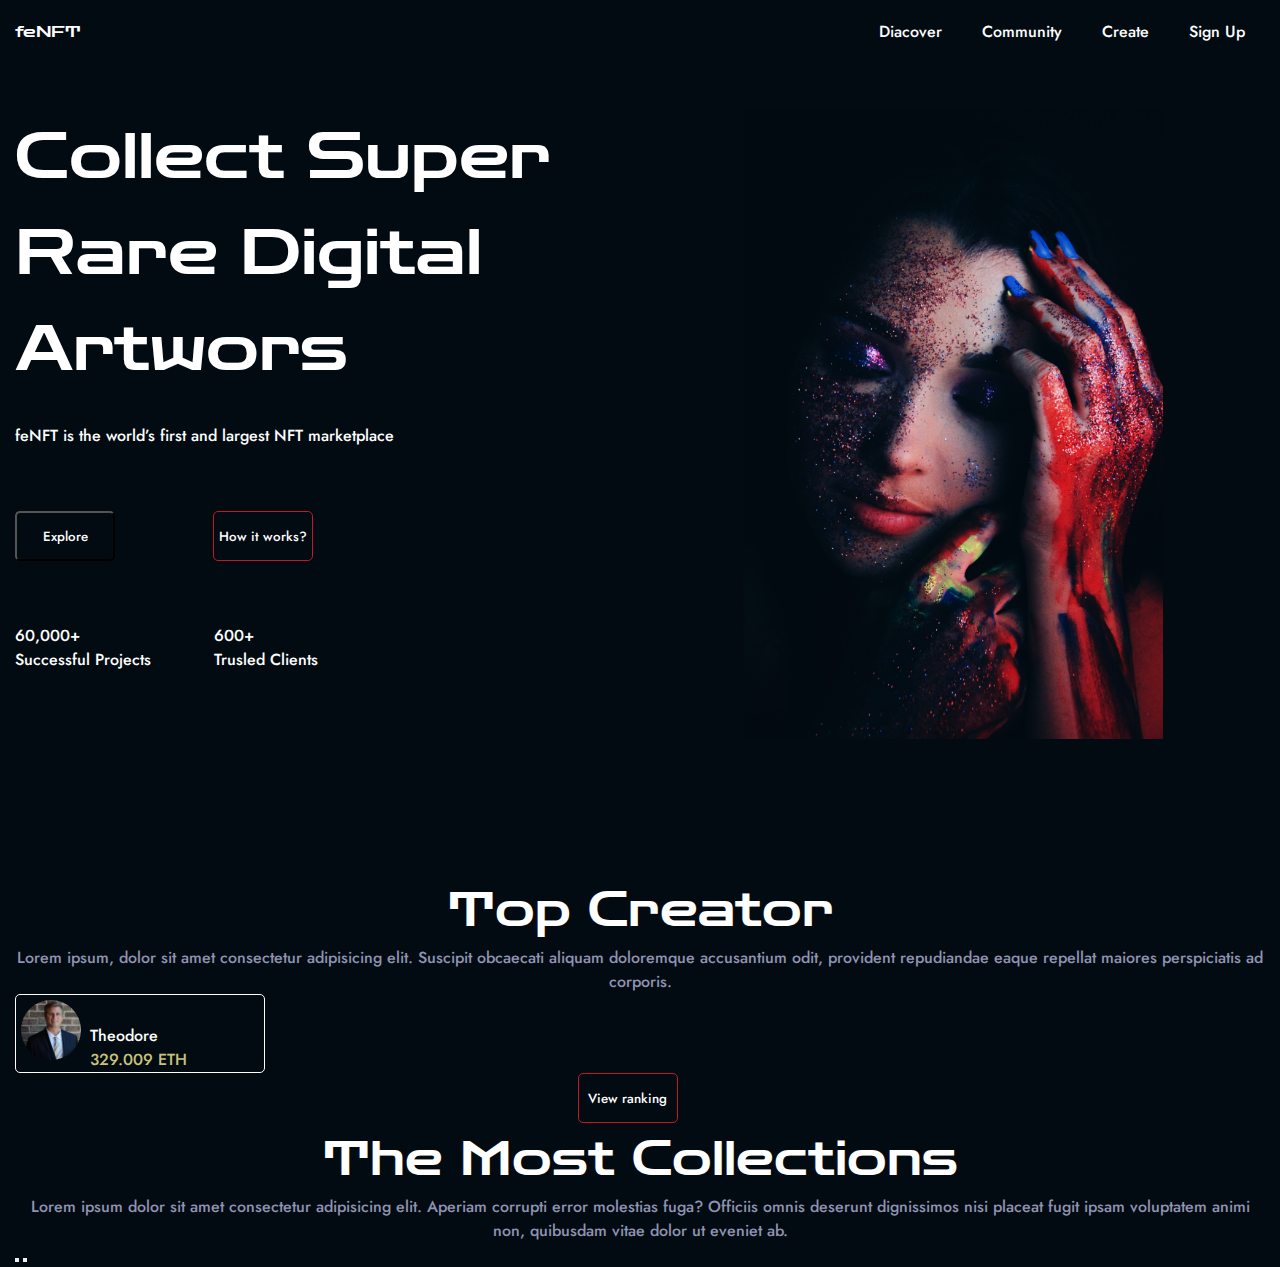
==== ФиналиПроджект/index.html @ f7375a24 "xrenь4" ====
<!DOCTYPE html>
<html lang="en">
<head>
    <meta charset="UTF-8">
    <meta http-equiv="X-UA-Compatible" content="IE=edge">
    <meta name="viewport" content="width=device-width, initial-scale=1.0">
    <title>Document</title>

    <link rel="preconnect" href="https://fonts.googleapis.com">
    <link rel="preconnect" href="https://fonts.gstatic.com" crossorigin>
    <link href="https://fonts.googleapis.com/css2?family=Jost:wght@500&family=Zen+Dots&display=swap" rel="stylesheet">

    <link rel="stylesheet" href="style.css">
</head>
<body>
    <main class="container">
    <header>
        <div class="header">
            <div class="main-header">
                <div class="menu font-Jost">
                    <p class="font-Zen-Dots">feNFT</p>
                    <ul class="list">
                        <li>Diacover</li>
                        <li>Community</li>
                        <li>Create</li>
                        <li>Sign Up</li>
                    </ul>
                </div>
            </div>
            <div class="header-content">
                <div class="content">
                <p class="p1 font-Zen-Dots">Collect Super Rare Digital Artwors</p>
                <p class="p2 font-Jost">feNFT is the world’s first and largest NFT marketplace</p>
                <button class="but1 font-Jost">Explore</button>
                <button class="but2 font-Jost">How it works?</button>
                <div class="other">
                <div class="p3">
                <p class="font-Jost">60,000+</p>
                <p class="font-Jost">Successful Projects</p>
                </div>
                <div>
                <p class="font-Jost">600+</p>
                <p class="font-Jost">Trusled Clients</p>
                </div>
                </div>
                </div>

                <div class="image">
                </div>
            </div>
        </div>
    </header>
        <div class="top-creator">
            <p class="top font-Zen-Dots">Top Creator</p>
            <p class="p4 font-Jost">Lorem ipsum, dolor sit amet consectetur adipisicing elit. Suscipit obcaecati aliquam doloremque accusantium odit, provident repudiandae eaque repellat maiores perspiciatis ad corporis.</p>
            <div class="block">
                <div>
                <img src="image/img2.png" alt="img">
                <div>
                <p class="font-Jost">Theodore</p>
                <p class="p5 font-Jost">329.009 ETH</p>
                </div>
                </div>
            </div>
            <button class="but2 font-Jost">View ranking</button>
        </div>
        <div class="the-most-collections">
            <p class="collection font-Zen-Dots">The Most Collections</p>
            <p class="p6 font-Jost">Lorem ipsum dolor sit amet consectetur adipisicing elit. Aperiam corrupti error molestias fuga? Officiis omnis deserunt dignissimos nisi placeat fugit ipsam voluptatem animi non, quibusdam vitae dolor ut eveniet ab.</p>
            <button></button>
            <button></button>
        </div>
        <div>

        </div>
        <div>

        </div>
    <footer>
        <div class="footer">

        </div>
    </footer>
</main>
    <script src="script.js"></script>
</body>
</html>
---- ФиналиПроджект/style.css ----
/* reset styles */
*{
    margin: 0;
    padding: 0;
}

*,
*::before,
*::after {
  box-sizing: border-box;
}

html:focus-within {
    scroll-behavior: smooth;
}

body {
    min-height: 100vh;
    text-rendering: optimizeSpeed;
    line-height: 1.5;
}

img,
picture {
  max-width: 100%;
  display: block;
}


/*helper */

.container{
    --container-width: 1440px;
    max-width: var(--container-width);
    padding: 0 15px;
    margin: 0 auto;
}

.font-Zen-Dots{
    font-family: 'Zen Dots';
    font-style: normal;
    font-weight: 400;
}
.font-Jost{
    font-family: 'Jost';
    font-style: normal;
    font-weight: 500;
}

/* Variables */

:root {
    --color-white: #FFFFFF; 
    --color-cloud-burst: #BDBFD1; 
    --color-bolotO: #C9C27A;
    --color-tealish-blue: #0F4CA5;
    --color-cloud-burst: #9093B1;
    --background-cl: linear-gradient(118.73deg, #CAB0B3 0.05%, #C3181F 38.91%, #0B0E17 99.88%, #09101D 100%);
    --color-background: #020B12;
}

/* */
body{
    background-color: var(--color-background);
}

.header{
    color: var(--color-white);
}

.main-header{
    width: 100%;
    display: inline-block;
    margin-bottom: 5vh;
}

.menu{
    display: flex;
    align-items: center;
    justify-content: space-between;
}

.list{
    display: flex;
}

li{
    list-style-type: none;
    margin: 20px;
}

.header-content{
    display: flex;
    margin-bottom: 15vh;
}

.content{
    display: inline-block;
    width: 50%;
}

.image{
    display: inline-block;
    width: 50%;
    min-height: 70vh;
    background-image: url(image/img1.jpg);
    background-size: contain;
    background-position: center;
    background-repeat: no-repeat;
}

.header-content button{
    width: 100px;
    height: 50px;
    border-radius: 5px;
}

button{
    color: var(--color-white);
}

.but1{
    background-color: var(--background-cl);
    margin-right: 15%;
}

.but2{
    background-color: var(--color-background);
    border: #C3181F 1px solid;
}

.other{
    display: flex;
    margin-top: 7vh;
}

.p1{
    font-size: 4rem;
    margin-bottom: 3vh;
}

.p2{
    margin-bottom: 7vh;
}

.p3{
    margin-right: 10%;
}

.top-creator{
    color:  var(--color-white);
}

.top-creator button{
    width: 100px;
    height: 50px;
    border-radius: 5px;
    margin-left: 45%;
}

.top{
    font-size: 3rem;
    text-align: center;
}

.p4{
    color: var(--color-cloud-burst);
    text-align: center;
}

.block{
    width: 250px;
    border: solid 1px var(--color-white);
    border-radius: 5px;
}

.block img{
    width: 60px;
    height: 60px;
    border-radius: 50%;
    display: inline-block;
    margin: 5px;
    object-fit: cover;
    object-position: center;
}

.block div{
    display: inline-block;
}

.p5{
    color: var(--color-bolotO);
}

.the-most-collections{
    color: var(--color-white);
}

.collection{
    font-size: 3rem;
    text-align: center;
}

.p6{
    color: var(--color-cloud-burst);
    text-align: center;
}
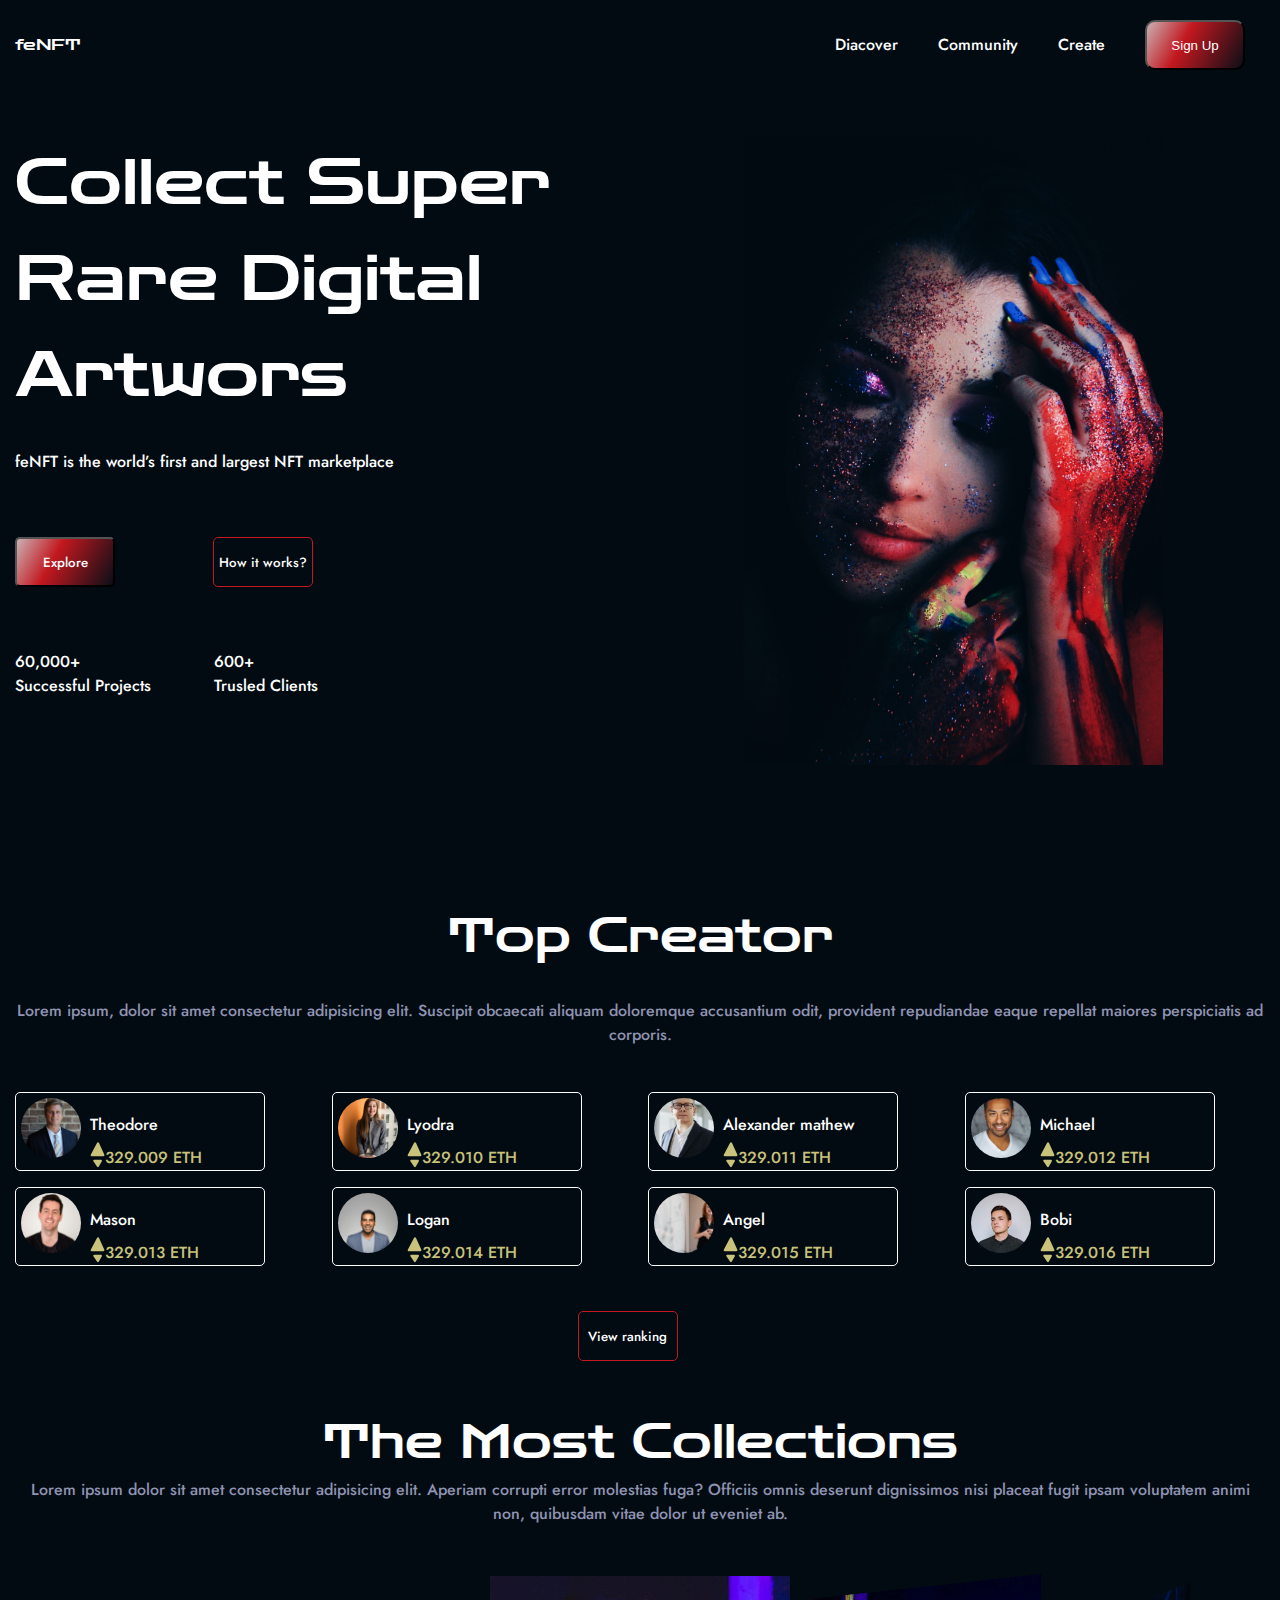
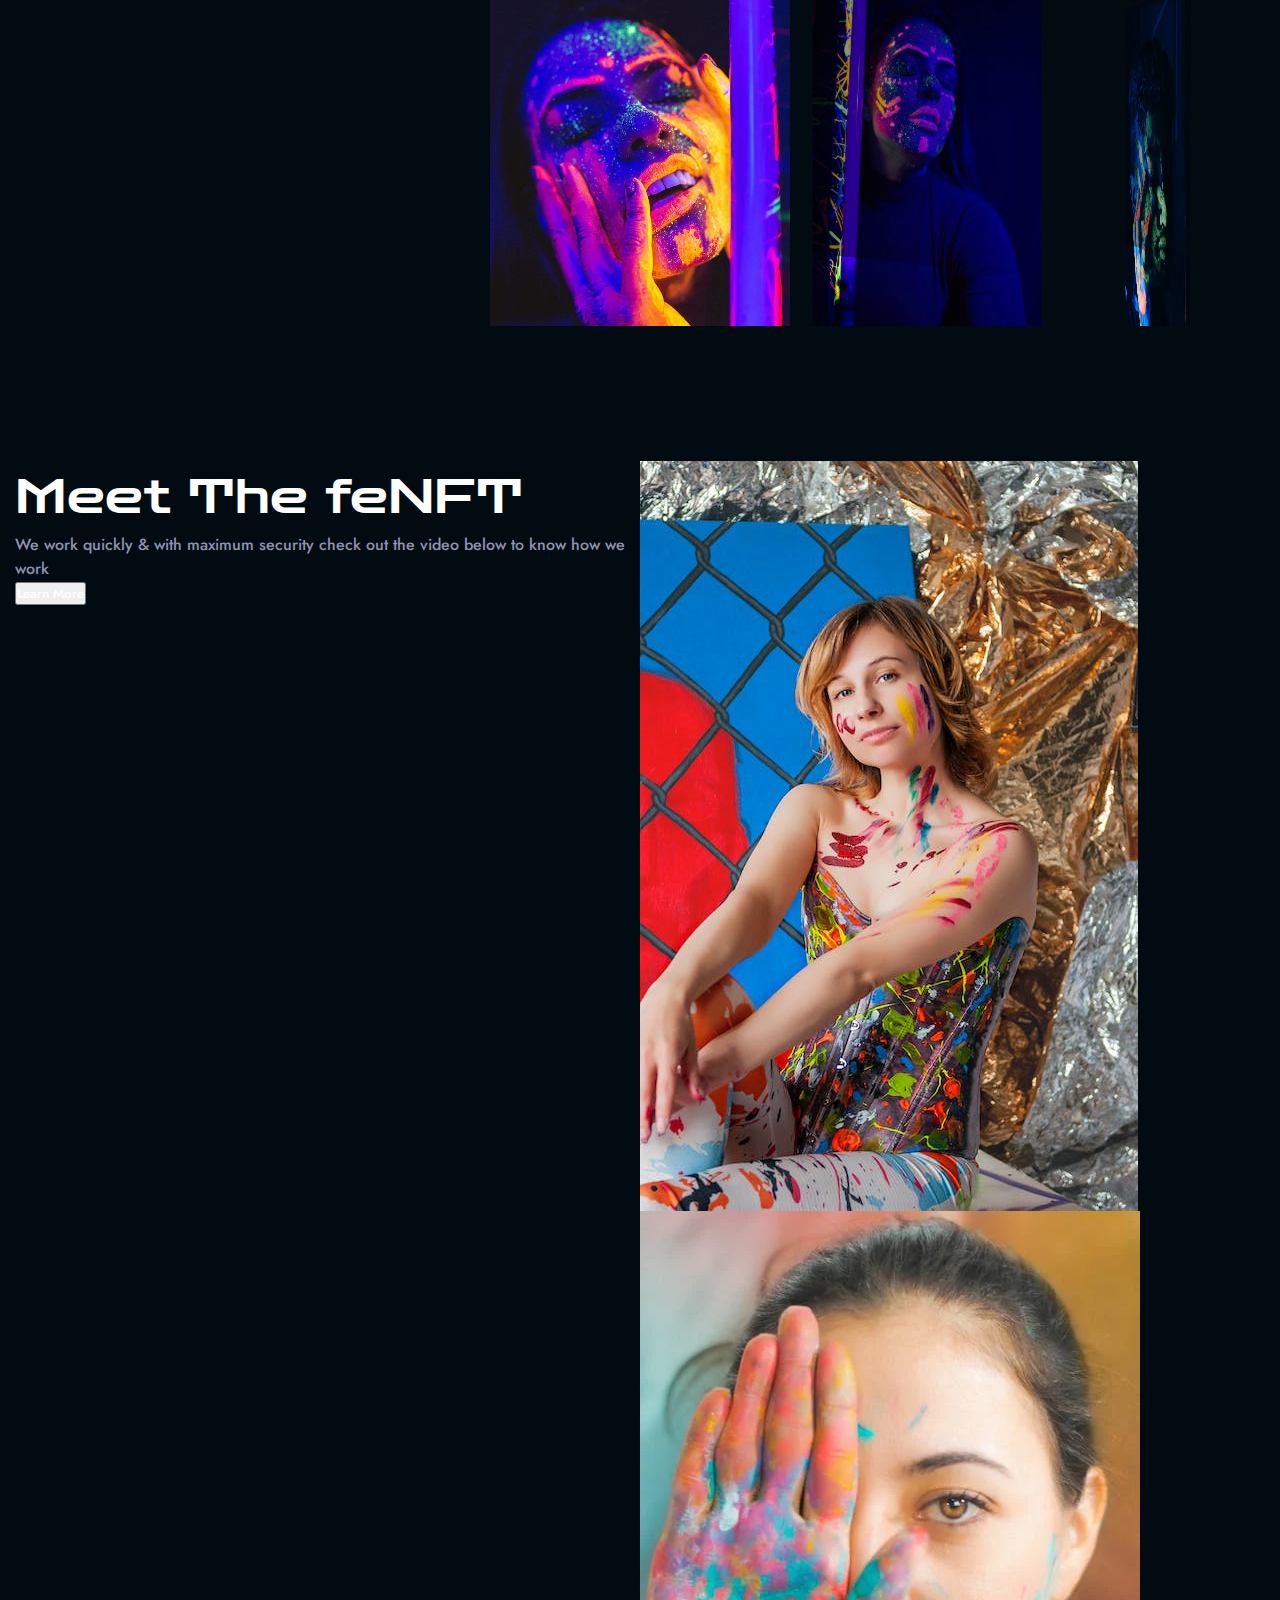
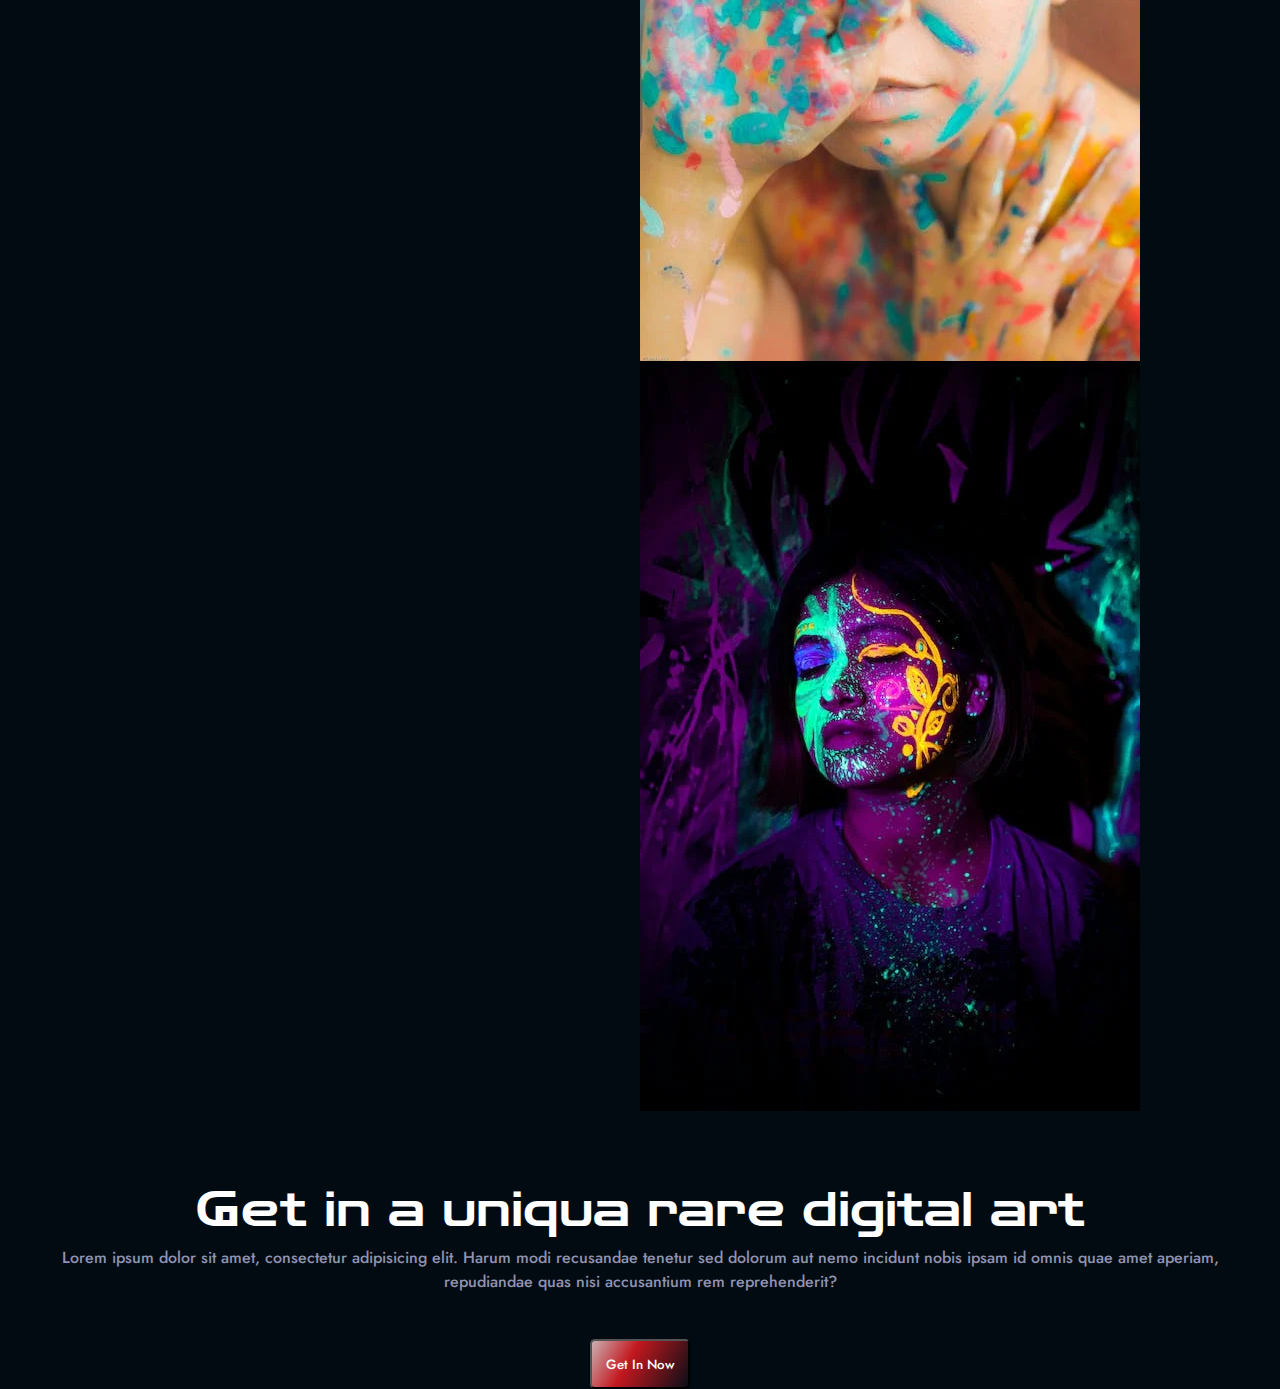
==== commit 122c01d4: "xrenь5" ====
--- a/ФиналиПроджект/index.html
+++ b/ФиналиПроджект/index.html
@@ -9,7 +9,7 @@
     <link rel="preconnect" href="https://fonts.googleapis.com">
     <link rel="preconnect" href="https://fonts.gstatic.com" crossorigin>
     <link href="https://fonts.googleapis.com/css2?family=Jost:wght@500&family=Zen+Dots&display=swap" rel="stylesheet">
-
+    <link rel="stylesheet" href="https://unpkg.com/swiper/swiper-bundle.min.css">
     <link rel="stylesheet" href="style.css">
 </head>
 <body>
@@ -23,7 +23,7 @@
                         <li>Diacover</li>
                         <li>Community</li>
                         <li>Create</li>
-                        <li>Sign Up</li>
+                        <li><button>Sign Up</button></li>
                     </ul>
                 </div>
             </div>
@@ -53,28 +53,144 @@
         <div class="top-creator">
             <p class="top font-Zen-Dots">Top Creator</p>
             <p class="p4 font-Jost">Lorem ipsum, dolor sit amet consectetur adipisicing elit. Suscipit obcaecati aliquam doloremque accusantium odit, provident repudiandae eaque repellat maiores perspiciatis ad corporis.</p>
+            <div class="main-block">
             <div class="block">
                 <div>
                 <img src="image/img2.png" alt="img">
                 <div>
                 <p class="font-Jost">Theodore</p>
-                <p class="p5 font-Jost">329.009 ETH</p>
-                </div>
-                </div>
+                <p class="p5 font-Jost"><svg width="15" height="26" viewBox="0 0 15 26" fill="none" xmlns="http://www.w3.org/2000/svg">
+                    <path d="M7.124 0.800501L0.776834 12.7931C0.42435 13.4591 0.907156 14.2609 1.66068 14.2609H13.4483C14.1752 14.2609 14.6593 13.5098 14.3589 12.8477L8.91851 0.855157C8.57529 0.0985677 7.51263 0.066202 7.124 0.800501Z" fill="#C9C27A"/>
+                    <path d="M7.16435 24.7002L3.41318 19.3572C2.94795 18.6946 3.42196 17.7826 4.23162 17.7826H10.9837C11.7483 17.7826 12.23 18.6057 11.8556 19.2723L8.85467 24.6153C8.4942 25.2571 7.58731 25.3026 7.16435 24.7002Z" fill="#C9C27A"/>
+                    </svg>329.009 ETH</p>
+                </div>
+                </div>
+            </div>
+            <div class="block">
+                <div>
+                <img src="image/img3.png" alt="img">
+                <div>
+                <p class="font-Jost">Lyodra</p>
+                <p class="p5 font-Jost"><svg width="15" height="26" viewBox="0 0 15 26" fill="none" xmlns="http://www.w3.org/2000/svg">
+                    <path d="M7.124 0.800501L0.776834 12.7931C0.42435 13.4591 0.907156 14.2609 1.66068 14.2609H13.4483C14.1752 14.2609 14.6593 13.5098 14.3589 12.8477L8.91851 0.855157C8.57529 0.0985677 7.51263 0.066202 7.124 0.800501Z" fill="#C9C27A"/>
+                    <path d="M7.16435 24.7002L3.41318 19.3572C2.94795 18.6946 3.42196 17.7826 4.23162 17.7826H10.9837C11.7483 17.7826 12.23 18.6057 11.8556 19.2723L8.85467 24.6153C8.4942 25.2571 7.58731 25.3026 7.16435 24.7002Z" fill="#C9C27A"/>
+                    </svg>329.010 ETH</p>
+                </div>
+                </div>
+            </div>
+            <div class="block">
+                <div>
+                <img src="image/img4.png" alt="img">
+                <div>
+                <p class="font-Jost">Alexander mathew</p>
+                <p class="p5 font-Jost"><svg width="15" height="26" viewBox="0 0 15 26" fill="none" xmlns="http://www.w3.org/2000/svg">
+                    <path d="M7.124 0.800501L0.776834 12.7931C0.42435 13.4591 0.907156 14.2609 1.66068 14.2609H13.4483C14.1752 14.2609 14.6593 13.5098 14.3589 12.8477L8.91851 0.855157C8.57529 0.0985677 7.51263 0.066202 7.124 0.800501Z" fill="#C9C27A"/>
+                    <path d="M7.16435 24.7002L3.41318 19.3572C2.94795 18.6946 3.42196 17.7826 4.23162 17.7826H10.9837C11.7483 17.7826 12.23 18.6057 11.8556 19.2723L8.85467 24.6153C8.4942 25.2571 7.58731 25.3026 7.16435 24.7002Z" fill="#C9C27A"/>
+                    </svg>329.011 ETH</p>
+                </div>
+                </div>
+            </div>
+            <div class="block">
+                <div>
+                <img src="image/img5.png" alt="img">
+                <div>
+                <p class="font-Jost">Michael</p>
+                <p class="p5 font-Jost"><svg width="15" height="26" viewBox="0 0 15 26" fill="none" xmlns="http://www.w3.org/2000/svg">
+                    <path d="M7.124 0.800501L0.776834 12.7931C0.42435 13.4591 0.907156 14.2609 1.66068 14.2609H13.4483C14.1752 14.2609 14.6593 13.5098 14.3589 12.8477L8.91851 0.855157C8.57529 0.0985677 7.51263 0.066202 7.124 0.800501Z" fill="#C9C27A"/>
+                    <path d="M7.16435 24.7002L3.41318 19.3572C2.94795 18.6946 3.42196 17.7826 4.23162 17.7826H10.9837C11.7483 17.7826 12.23 18.6057 11.8556 19.2723L8.85467 24.6153C8.4942 25.2571 7.58731 25.3026 7.16435 24.7002Z" fill="#C9C27A"/>
+                    </svg>329.012 ETH</p>
+                </div>
+                </div>
+            </div>
+            <div class="block">
+                <div>
+                <img src="image/img6.png" alt="img">
+                <div>
+                <p class="font-Jost">Mason</p>
+                <p class="p5 font-Jost"><svg width="15" height="26" viewBox="0 0 15 26" fill="none" xmlns="http://www.w3.org/2000/svg">
+                    <path d="M7.124 0.800501L0.776834 12.7931C0.42435 13.4591 0.907156 14.2609 1.66068 14.2609H13.4483C14.1752 14.2609 14.6593 13.5098 14.3589 12.8477L8.91851 0.855157C8.57529 0.0985677 7.51263 0.066202 7.124 0.800501Z" fill="#C9C27A"/>
+                    <path d="M7.16435 24.7002L3.41318 19.3572C2.94795 18.6946 3.42196 17.7826 4.23162 17.7826H10.9837C11.7483 17.7826 12.23 18.6057 11.8556 19.2723L8.85467 24.6153C8.4942 25.2571 7.58731 25.3026 7.16435 24.7002Z" fill="#C9C27A"/>
+                    </svg>329.013 ETH</p>
+                </div>
+                </div>
+            </div>
+            <div class="block">
+                <div>
+                <img src="image/img7.png" alt="img">
+                <div>
+                <p class="font-Jost">Logan</p>
+                <p class="p5 font-Jost"><svg width="15" height="26" viewBox="0 0 15 26" fill="none" xmlns="http://www.w3.org/2000/svg">
+                    <path d="M7.124 0.800501L0.776834 12.7931C0.42435 13.4591 0.907156 14.2609 1.66068 14.2609H13.4483C14.1752 14.2609 14.6593 13.5098 14.3589 12.8477L8.91851 0.855157C8.57529 0.0985677 7.51263 0.066202 7.124 0.800501Z" fill="#C9C27A"/>
+                    <path d="M7.16435 24.7002L3.41318 19.3572C2.94795 18.6946 3.42196 17.7826 4.23162 17.7826H10.9837C11.7483 17.7826 12.23 18.6057 11.8556 19.2723L8.85467 24.6153C8.4942 25.2571 7.58731 25.3026 7.16435 24.7002Z" fill="#C9C27A"/>
+                    </svg>329.014 ETH</p>
+                </div>
+                </div>
+            </div>
+            <div class="block">
+                <div>
+                <img src="image/img8.png" alt="img">
+                <div>
+                <p class="font-Jost">Angel</p>
+                <p class="p5 font-Jost"><svg width="15" height="26" viewBox="0 0 15 26" fill="none" xmlns="http://www.w3.org/2000/svg">
+                    <path d="M7.124 0.800501L0.776834 12.7931C0.42435 13.4591 0.907156 14.2609 1.66068 14.2609H13.4483C14.1752 14.2609 14.6593 13.5098 14.3589 12.8477L8.91851 0.855157C8.57529 0.0985677 7.51263 0.066202 7.124 0.800501Z" fill="#C9C27A"/>
+                    <path d="M7.16435 24.7002L3.41318 19.3572C2.94795 18.6946 3.42196 17.7826 4.23162 17.7826H10.9837C11.7483 17.7826 12.23 18.6057 11.8556 19.2723L8.85467 24.6153C8.4942 25.2571 7.58731 25.3026 7.16435 24.7002Z" fill="#C9C27A"/>
+                    </svg>329.015 ETH</p>
+                </div>
+                </div>
+            </div>
+            <div class="block">
+                <div>
+                <img src="image/img9.png" alt="img">
+                <div>
+                <p class="font-Jost">Bobi</p>
+                <p class="p5 font-Jost"><svg width="15" height="26" viewBox="0 0 15 26" fill="none" xmlns="http://www.w3.org/2000/svg">
+                    <path d="M7.124 0.800501L0.776834 12.7931C0.42435 13.4591 0.907156 14.2609 1.66068 14.2609H13.4483C14.1752 14.2609 14.6593 13.5098 14.3589 12.8477L8.91851 0.855157C8.57529 0.0985677 7.51263 0.066202 7.124 0.800501Z" fill="#C9C27A"/>
+                    <path d="M7.16435 24.7002L3.41318 19.3572C2.94795 18.6946 3.42196 17.7826 4.23162 17.7826H10.9837C11.7483 17.7826 12.23 18.6057 11.8556 19.2723L8.85467 24.6153C8.4942 25.2571 7.58731 25.3026 7.16435 24.7002Z" fill="#C9C27A"/>
+                    </svg>329.016 ETH</p>
+                </div>
+                </div>
+            </div>
             </div>
             <button class="but2 font-Jost">View ranking</button>
         </div>
         <div class="the-most-collections">
             <p class="collection font-Zen-Dots">The Most Collections</p>
             <p class="p6 font-Jost">Lorem ipsum dolor sit amet consectetur adipisicing elit. Aperiam corrupti error molestias fuga? Officiis omnis deserunt dignissimos nisi placeat fugit ipsam voluptatem animi non, quibusdam vitae dolor ut eveniet ab.</p>
-            <button></button>
-            <button></button>
-        </div>
-        <div>
-
-        </div>
-        <div>
-
+            <div class="swiper">
+                <div class="swiper-wrapper">
+                  <div class="swiper-slide"><img src="image/img10.png" alt="img"></div>
+                  <div class="swiper-slide"><img src="image/img11.png" alt="img"></div>
+                  <div class="swiper-slide"><img src="image/img12.png" alt="img"></div>
+                  <div class="swiper-slide"><img src="image/img13.png" alt="img"></div>
+                </div>
+                <!-- <button><svg width="17" height="27" viewBox="0 0 17 27" fill="none" xmlns="http://www.w3.org/2000/svg">
+                    <path d="M6.34183 13.7437L16.4893 23.8912L13.5906 26.7899L0.544434 13.7437L13.5906 0.69751L16.4893 3.59621L6.34183 13.7437Z" fill="#9093B1"/>
+                    </svg>
+                </button>
+                <button>
+                    <svg width="16" height="27" viewBox="0 0 16 27" fill="none" xmlns="http://www.w3.org/2000/svg">
+                        <path d="M10.1465 13.7437L-0.000976562 3.59621L2.89772 0.69751L15.9439 13.7437L2.89772 26.7899L-0.000976562 23.8912L10.1465 13.7437Z" fill="white"/>
+                    </svg>
+                </button> -->
+            </div>
+            
+        </div>
+        <div class="meet-the-feNFT">
+            <div class="block1">
+                <p class="p7 font-Zen-Dots">Meet The feNFT</p>
+                <p class="p8 font-Jost">We work quickly & with maximum security check out the video below to know how we work</p>
+                <button class="font-Jost">Learn More</button>
+            </div>
+            <div class="block2">
+                <div><img src="image/img14.png" alt="img"></div>
+                <div><img src="image/img15.png" alt="img1"></div>
+                <div><img src="image/img16.png" alt="img"></div>
+            </div>
+        </div>
+        <div class="rare-digital-art">
+            <p class="uniqua font-Zen-Dots">Get in a uniqua rare digital art</p>
+            <p class="p9 font-Jost">Lorem ipsum dolor sit amet, consectetur adipisicing elit. Harum modi recusandae tenetur sed dolorum aut nemo incidunt nobis ipsam id omnis quae amet aperiam, repudiandae quas nisi accusantium rem reprehenderit?</p>
+            <button class="font-Jost">Get In Now</button>
         </div>
     <footer>
         <div class="footer">
@@ -82,6 +198,7 @@
         </div>
     </footer>
 </main>
+<script src="https://cdn.jsdelivr.net/npm/swiper@9/swiper-bundle.min.js"></script>
     <script src="script.js"></script>
 </body>
 </html>--- a/ФиналиПроджект/style.css
+++ b/ФиналиПроджект/style.css
@@ -80,8 +80,16 @@
     justify-content: space-between;
 }
 
+.menu button{
+    width: 100px;
+    height: 50px;
+    background: var(--background-cl);
+    border-radius: 10px;
+}
+
 .list{
     display: flex;
+    align-items: center;
 }
 
 li{
@@ -120,7 +128,7 @@
 }
 
 .but1{
-    background-color: var(--background-cl);
+    background: var(--background-cl);
     margin-right: 15%;
 }
 
@@ -156,16 +164,26 @@
     height: 50px;
     border-radius: 5px;
     margin-left: 45%;
+    margin-top: 5vh;
+    margin-bottom: 5vh;
 }
 
 .top{
     font-size: 3rem;
     text-align: center;
+    margin-bottom: 3vh;
 }
 
 .p4{
     color: var(--color-cloud-burst);
     text-align: center;
+    margin-bottom: 5vh;
+}
+
+.main-block{
+    display: grid;
+    grid-template-columns: repeat(auto-fill, minmax(270px, 1fr));
+    grid-gap: 1rem;
 }
 
 .block{
@@ -192,8 +210,14 @@
     color: var(--color-bolotO);
 }
 
+.p5 svg{
+    position: relative;
+    top: 5px;
+}
+
 .the-most-collections{
     color: var(--color-white);
+    margin-bottom: 15vh;
 }
 
 .collection{
@@ -204,4 +228,93 @@
 .p6{
     color: var(--color-cloud-burst);
     text-align: center;
+}
+
+.the-most-collections button{
+    width: 50px;
+    height: 50px;
+    border-radius: 50%;
+    margin-top: 5vh;
+}
+
+.most-collections button:nth-of-type(1){
+    margin-left: 43%;
+}
+
+.the-most-collections button:nth-of-type(2){
+    background: var(--background-cl);
+    margin-left: 3%;
+}
+
+.swiper {
+    width: 100%;
+    padding-top: 50px;
+    padding-bottom: 50px;
+  }
+
+  .swiper-slide {
+    background-position: center;
+    background-size: cover;
+    width: 300px;
+    height: 300px;
+  }
+
+  .swiper-slide img {
+    display: block;
+    width: 100%;
+}
+
+.meet-the-feNFT{
+    display: flex;
+    margin-bottom: 7vh;
+}
+
+.block1{
+    width: 50%;
+    display: inline-block;
+}
+
+.block2{
+    width: 50%;
+    display: inline-block;
+}
+
+.block2
+
+.meet-the-feNFT button{
+    color: var(--color-white);
+    width: 100px;
+    height: 50px;
+    border-radius: 5px;
+    background: var(--background-cl);
+}
+
+.p7{
+    color: var(--color-white);
+    font-size: 3rem;
+}
+.p8{
+    color: var(--color-cloud-burst);
+}
+
+.rare-digital-art{
+    text-align: center;
+}
+
+.uniqua{
+    font-size: 3rem;
+    color: var(--color-white);
+}
+
+.p9{
+    color: var(--color-cloud-burst);
+    margin-bottom: 5vh;
+}
+
+.rare-digital-art button{
+    color: var(--color-white);
+    width: 100px;
+    height: 50px;
+    border-radius: 5px;
+    background: var(--background-cl);
 }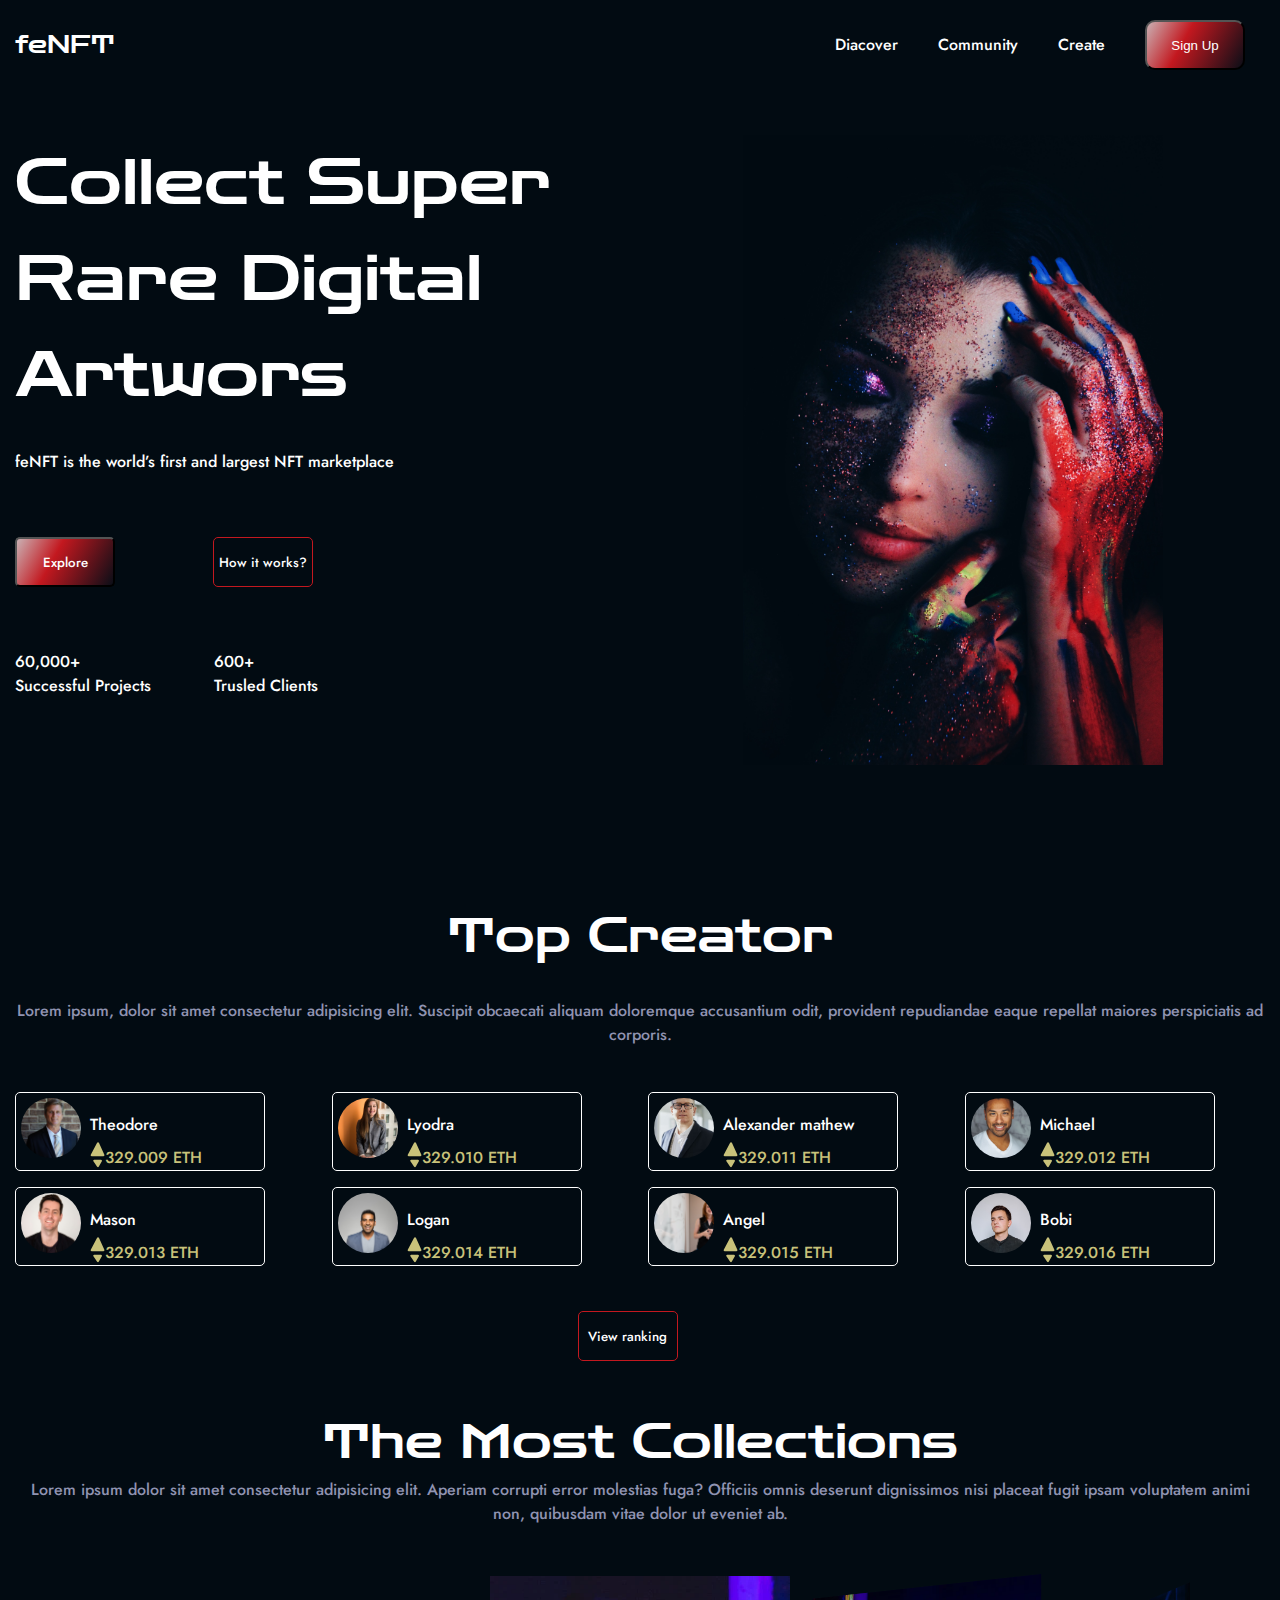
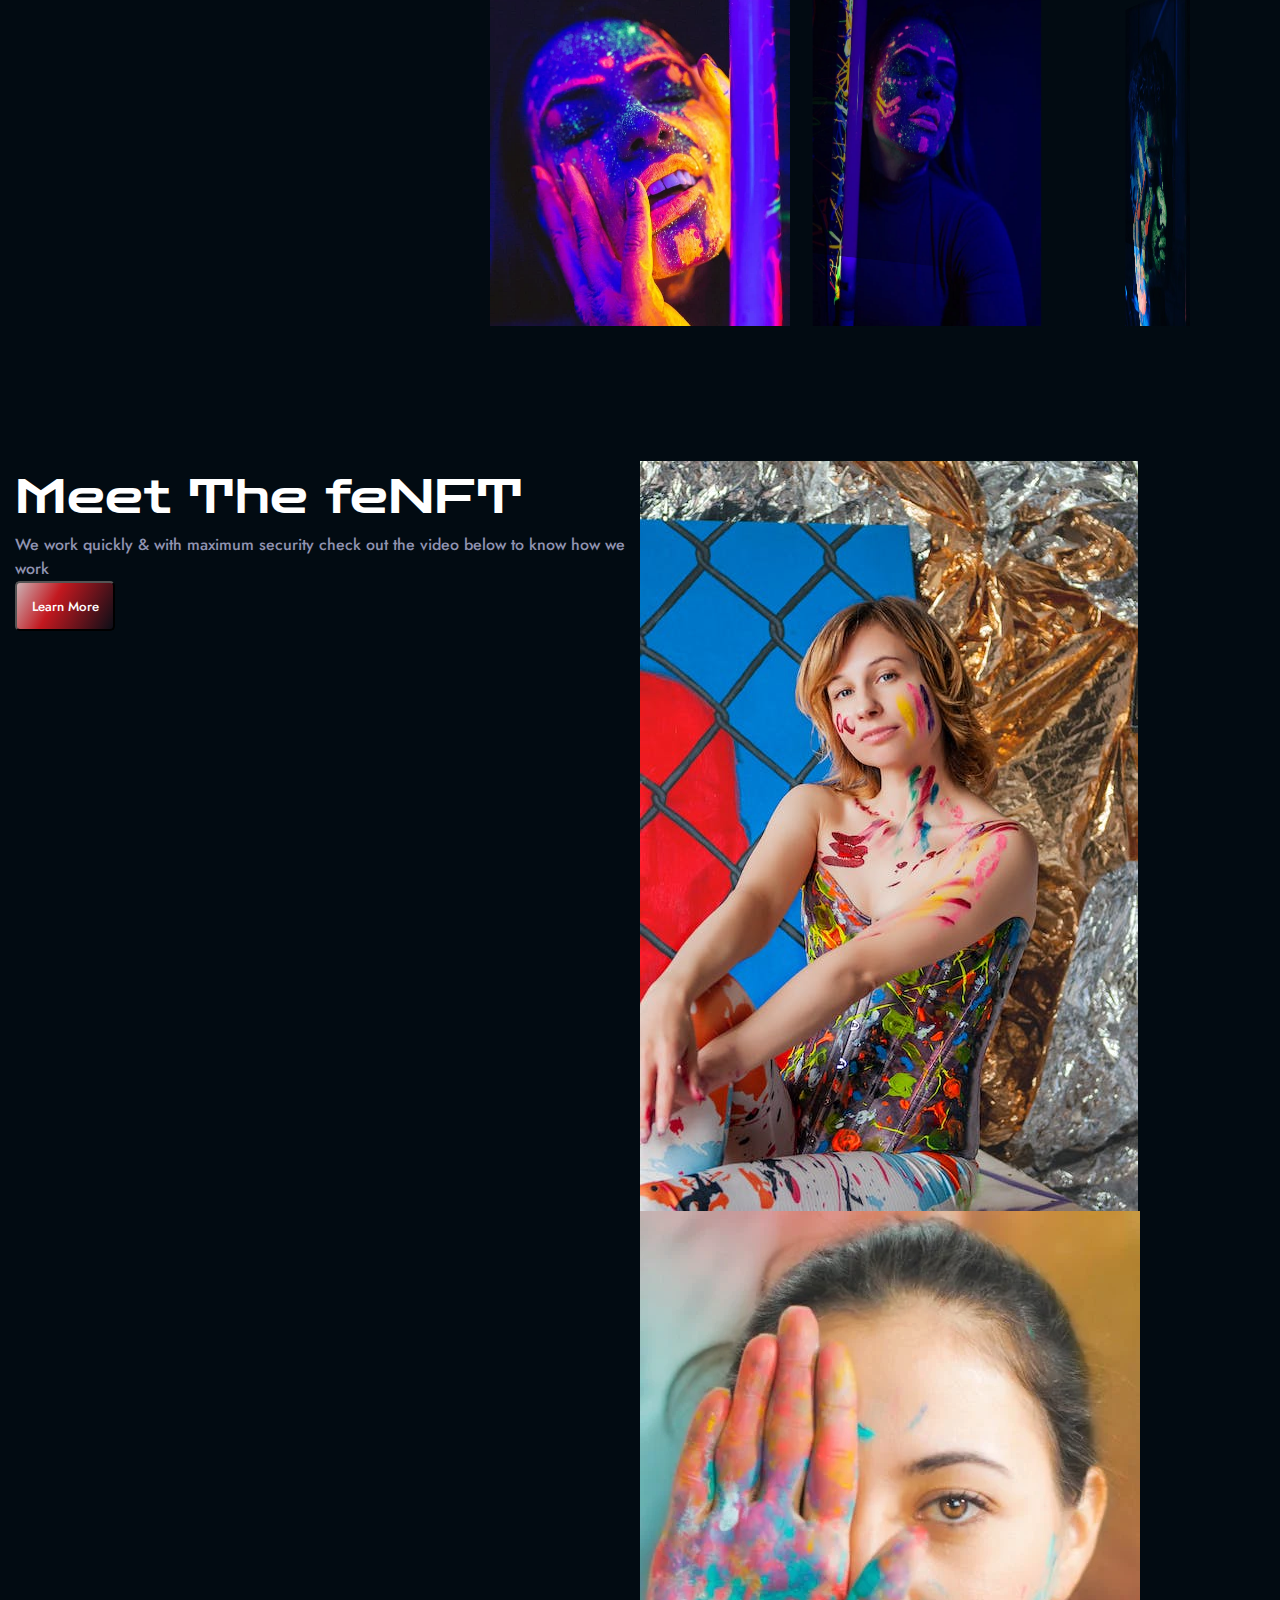
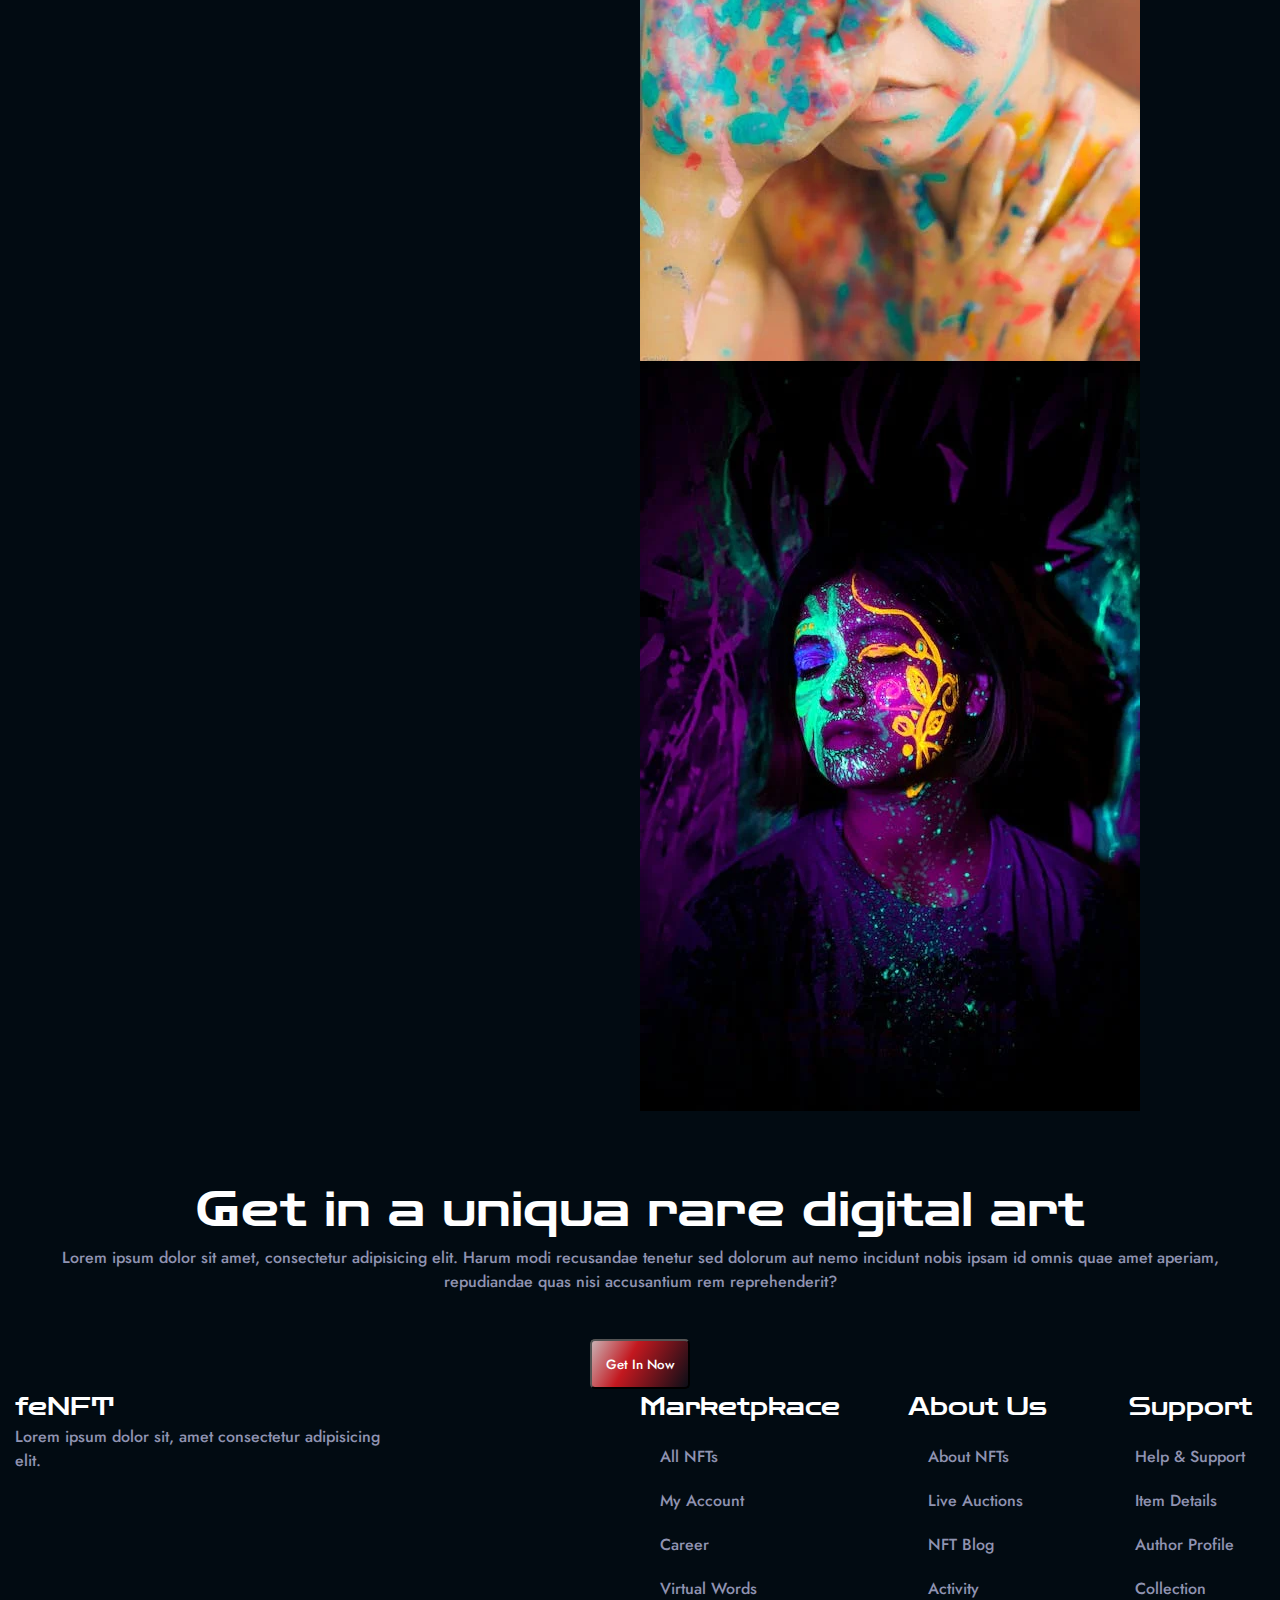
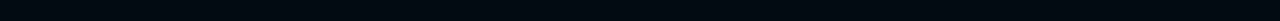
==== commit 5db950fc: "xrenь6" ====
--- a/ФиналиПроджект/index.html
+++ b/ФиналиПроджект/index.html
@@ -193,8 +193,29 @@
             <button class="font-Jost">Get In Now</button>
         </div>
     <footer>
-        <div class="footer">
-
+        <div class="block-footer">
+            <p class="p10 font-Zen-Dots">feNFT</p>
+            <p class="p11 font-Jost">Lorem ipsum dolor sit, amet consectetur adipisicing elit.</p>
+        </div>
+        <div class="block-footer2">
+            <ul class="font-Jost"><p class="font-Zen-Dots">Marketpkace</p>
+                <li>All NFTs</li>
+                <li>My Account</li>
+                <li>Career</li>
+                <li>Virtual Words</li>
+            </ul>
+            <ul class="font-Jost"><p class="font-Zen-Dots">About Us</p>
+                <li>About NFTs</li>
+                <li>Live Auctions</li>
+                <li>NFT Blog</li>
+                <li>Activity</li>
+            </ul>
+            <ul class="font-Jost"><p class="font-Zen-Dots">Support</p>
+                <li>Help & Support</li>
+                <li>Item Details</li>
+                <li>Author Profile</li>
+                <li>Collection</li>
+            </ul>
         </div>
     </footer>
 </main>
--- a/ФиналиПроджект/style.css
+++ b/ФиналиПроджект/style.css
@@ -80,6 +80,10 @@
     justify-content: space-between;
 }
 
+.menu p{
+    font-size: 1.5rem;
+}
+
 .menu button{
     width: 100px;
     height: 50px;
@@ -279,8 +283,6 @@
     display: inline-block;
 }
 
-.block2
-
 .meet-the-feNFT button{
     color: var(--color-white);
     width: 100px;
@@ -317,4 +319,39 @@
     height: 50px;
     border-radius: 5px;
     background: var(--background-cl);
+}
+
+footer{
+    display: flex;
+}
+
+.block-footer{
+    width: 30%;
+    margin-right: 20%;
+}
+
+.p10{
+    color: var(--color-white);
+    font-size: 1.5rem;
+}
+
+.p11{
+    color: var(--color-cloud-burst);
+}
+
+.block-footer2{
+    width: 50%;
+    display: flex;
+    align-items: center;
+    justify-content: space-between;
+}
+
+.block-footer2 p{
+    color: var(--color-white);
+    font-size: 1.5rem;
+    text-align: center;
+}
+
+.block-footer2 ul{
+    color: var(--color-cloud-burst);
 }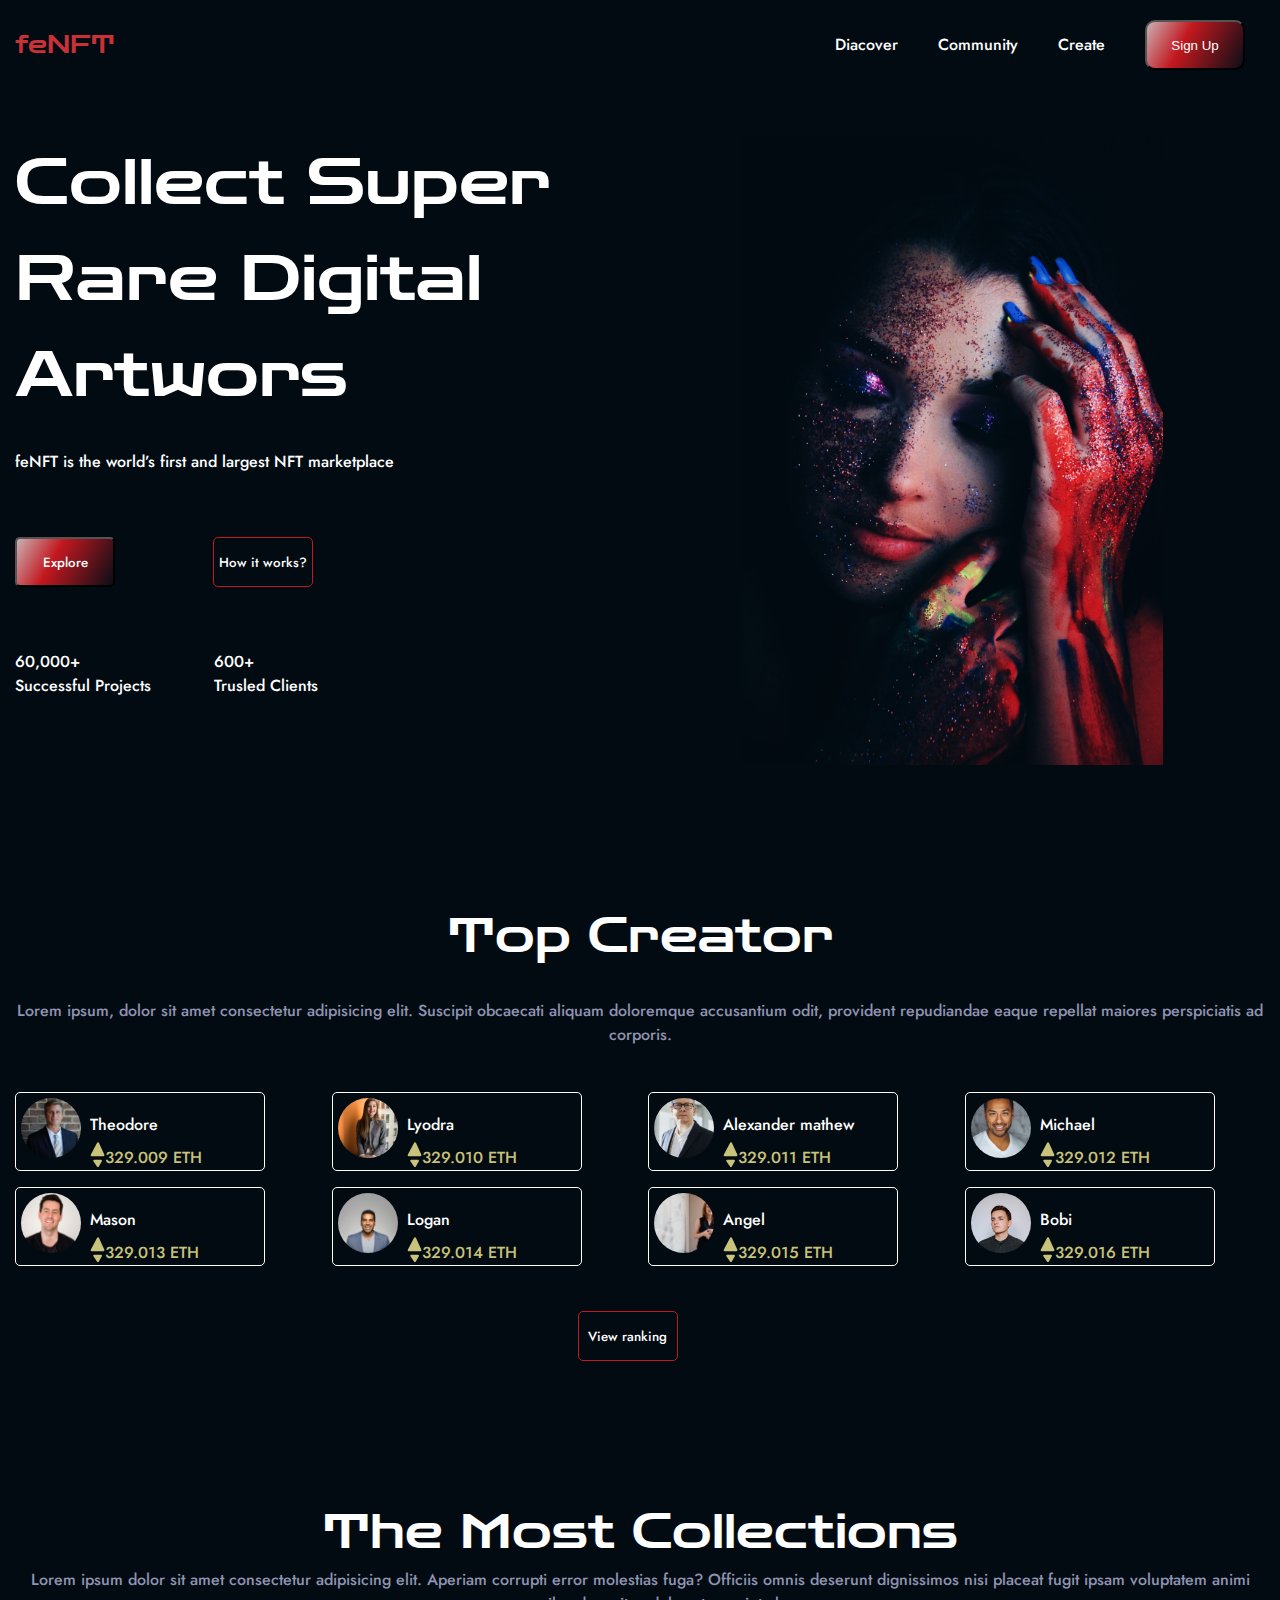
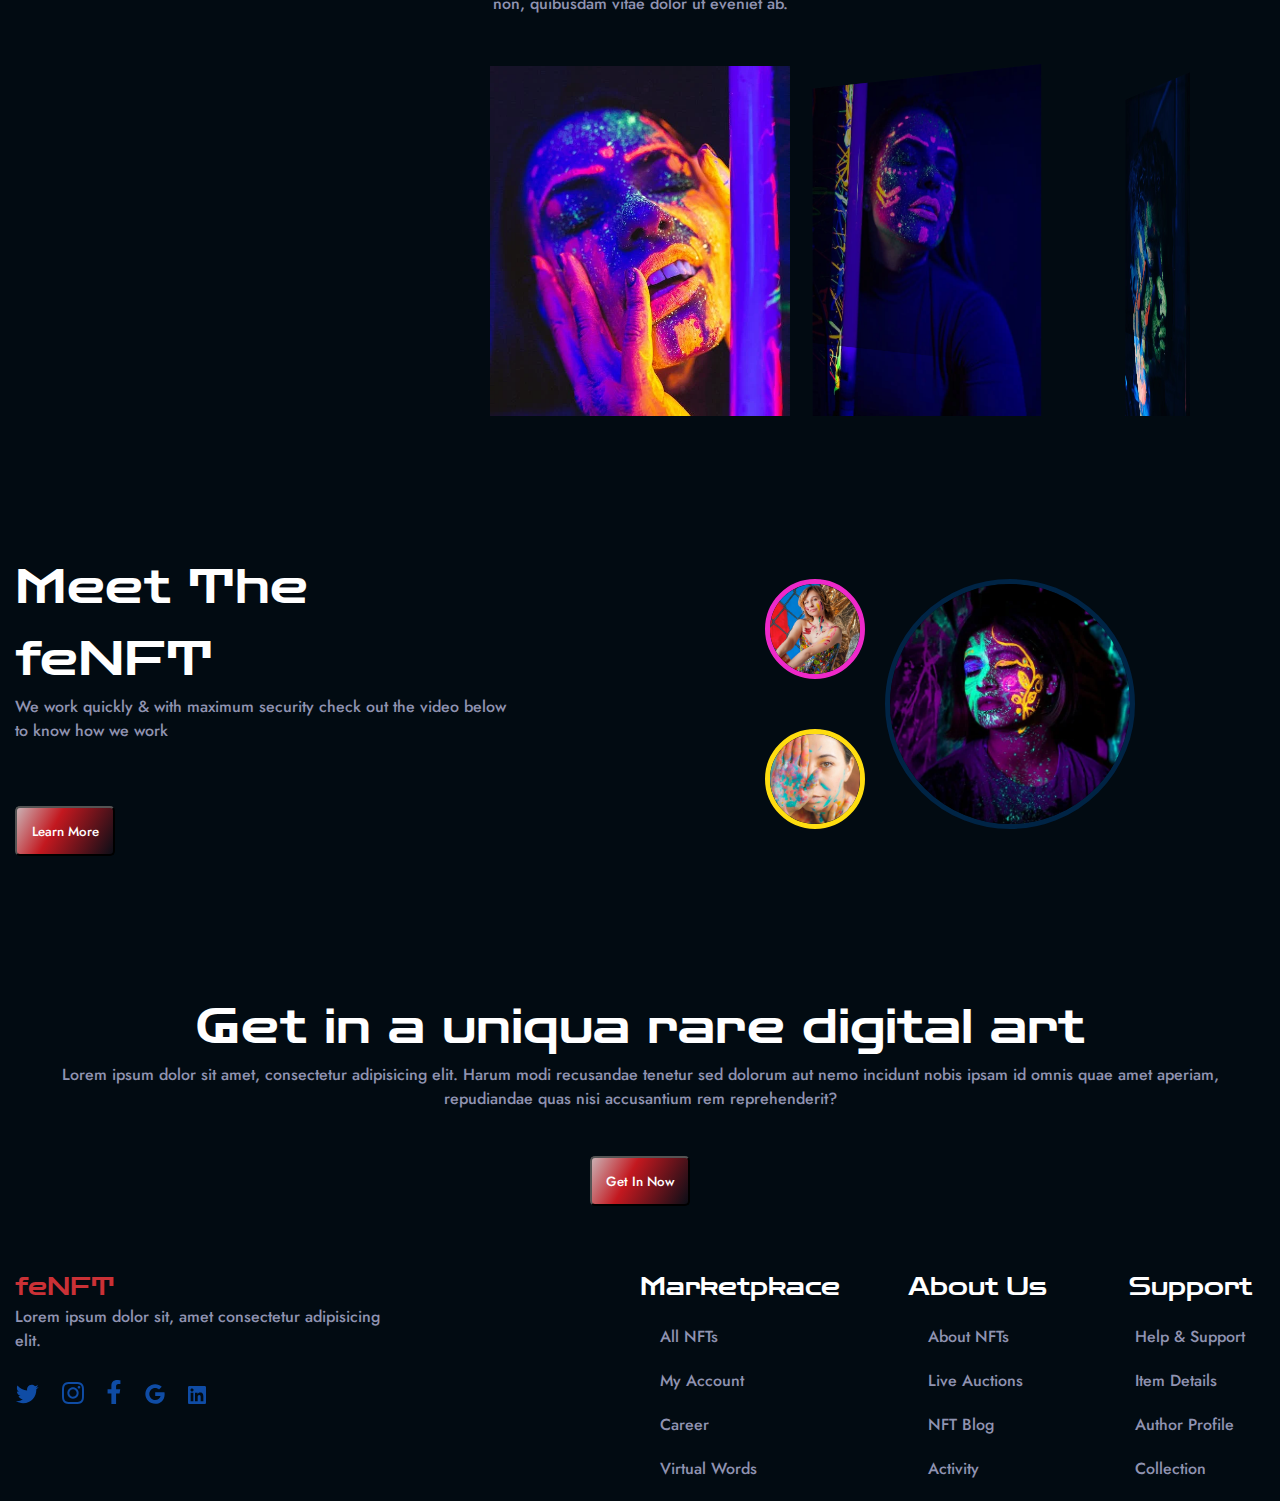
==== commit c8ee44b0: "xrenь7" ====
--- a/ФиналиПроджект/index.html
+++ b/ФиналиПроджект/index.html
@@ -182,9 +182,11 @@
                 <button class="font-Jost">Learn More</button>
             </div>
             <div class="block2">
-                <div><img src="image/img14.png" alt="img"></div>
-                <div><img src="image/img15.png" alt="img1"></div>
-                <div><img src="image/img16.png" alt="img"></div>
+                <div>
+                <div><img class="image1" src="image/img14.png" alt="img14"></div>
+                <div><img class="image2" src="image/img15.png" alt="img15"></div>
+                </div>
+                <div><img class="image3" src="image/img16.png" alt="img16"></div>
             </div>
         </div>
         <div class="rare-digital-art">
@@ -196,6 +198,23 @@
         <div class="block-footer">
             <p class="p10 font-Zen-Dots">feNFT</p>
             <p class="p11 font-Jost">Lorem ipsum dolor sit, amet consectetur adipisicing elit.</p>
+            <p>
+                <svg width="24" height="20" viewBox="0 0 24 20" fill="none" xmlns="http://www.w3.org/2000/svg">
+                    <path d="M23.643 2.93659C22.808 3.30659 21.911 3.55659 20.968 3.66959C21.941 3.08738 22.669 2.17105 23.016 1.09159C22.1019 1.63458 21.1014 2.01678 20.058 2.22159C19.3564 1.47245 18.4271 0.975915 17.4143 0.809063C16.4016 0.642211 15.3621 0.81438 14.4572 1.29884C13.5524 1.7833 12.8328 2.55295 12.4102 3.48829C11.9875 4.42363 11.8855 5.47234 12.12 6.47159C10.2677 6.37858 8.45564 5.89714 6.80144 5.05849C5.14723 4.21985 3.68785 3.04275 2.51801 1.60359C2.11801 2.29359 1.88801 3.09359 1.88801 3.94559C1.88757 4.71258 2.07644 5.46783 2.43789 6.14432C2.79934 6.82081 3.32217 7.39763 3.96001 7.82359C3.22029 7.80005 2.49688 7.60017 1.85001 7.24059V7.30059C1.84994 8.37633 2.22204 9.41897 2.90319 10.2516C3.58434 11.0842 4.53258 11.6555 5.58701 11.8686C4.9008 12.0543 4.18135 12.0817 3.48301 11.9486C3.78051 12.8742 4.36001 13.6836 5.14038 14.2635C5.92075 14.8434 6.86293 15.1648 7.83501 15.1826C6.18484 16.478 4.1469 17.1807 2.04901 17.1776C1.67739 17.1777 1.30609 17.156 0.937012 17.1126C3.06649 18.4818 5.54535 19.2084 8.07701 19.2056C16.647 19.2056 21.332 12.1076 21.332 5.95159C21.332 5.75159 21.327 5.54959 21.318 5.34959C22.2293 4.69056 23.0159 3.87448 23.641 2.93959L23.643 2.93659Z" fill="#0F4CA5"/>
+                </svg>
+                <svg width="22" height="22" viewBox="0 0 22 22" fill="none" xmlns="http://www.w3.org/2000/svg">
+                    <path fill-rule="evenodd" clip-rule="evenodd" d="M6.465 0.066C7.638 0.012 8.012 0 11 0C13.988 0 14.362 0.013 15.534 0.066C16.706 0.119 17.506 0.306 18.206 0.577C18.939 0.854 19.604 1.287 20.154 1.847C20.714 2.396 21.146 3.06 21.422 3.794C21.694 4.494 21.88 5.294 21.934 6.464C21.988 7.639 22 8.013 22 11C22 13.988 21.987 14.362 21.934 15.535C21.881 16.705 21.694 17.505 21.422 18.205C21.146 18.9391 20.7133 19.6042 20.154 20.154C19.604 20.714 18.939 21.146 18.206 21.422C17.506 21.694 16.706 21.88 15.536 21.934C14.362 21.988 13.988 22 11 22C8.012 22 7.638 21.987 6.465 21.934C5.295 21.881 4.495 21.694 3.795 21.422C3.06092 21.146 2.39582 20.7133 1.846 20.154C1.28638 19.6047 0.853315 18.9399 0.577 18.206C0.306 17.506 0.12 16.706 0.066 15.536C0.012 14.361 0 13.987 0 11C0 8.012 0.013 7.638 0.066 6.466C0.119 5.294 0.306 4.494 0.577 3.794C0.853723 3.06008 1.28712 2.39531 1.847 1.846C2.39604 1.2865 3.06047 0.853443 3.794 0.577C4.494 0.306 5.294 0.12 6.464 0.066H6.465ZM15.445 2.046C14.285 1.993 13.937 1.982 11 1.982C8.063 1.982 7.715 1.993 6.555 2.046C5.482 2.095 4.9 2.274 4.512 2.425C3.999 2.625 3.632 2.862 3.247 3.247C2.88205 3.60205 2.60118 4.03428 2.425 4.512C2.274 4.9 2.095 5.482 2.046 6.555C1.993 7.715 1.982 8.063 1.982 11C1.982 13.937 1.993 14.285 2.046 15.445C2.095 16.518 2.274 17.1 2.425 17.488C2.601 17.965 2.882 18.398 3.247 18.753C3.602 19.118 4.035 19.399 4.512 19.575C4.9 19.726 5.482 19.905 6.555 19.954C7.715 20.007 8.062 20.018 11 20.018C13.938 20.018 14.285 20.007 15.445 19.954C16.518 19.905 17.1 19.726 17.488 19.575C18.001 19.375 18.368 19.138 18.753 18.753C19.118 18.398 19.399 17.965 19.575 17.488C19.726 17.1 19.905 16.518 19.954 15.445C20.007 14.285 20.018 13.937 20.018 11C20.018 8.063 20.007 7.715 19.954 6.555C19.905 5.482 19.726 4.9 19.575 4.512C19.375 3.999 19.138 3.632 18.753 3.247C18.3979 2.88207 17.9657 2.60121 17.488 2.425C17.1 2.274 16.518 2.095 15.445 2.046ZM9.595 14.391C10.3797 14.7176 11.2534 14.7617 12.0669 14.5157C12.8805 14.2697 13.5834 13.7489 14.0556 13.0422C14.5278 12.3356 14.7401 11.4869 14.656 10.6411C14.572 9.79534 14.197 9.00497 13.595 8.405C13.2112 8.02148 12.7472 7.72781 12.2363 7.54515C11.7255 7.36248 11.1804 7.29536 10.6405 7.34862C10.1006 7.40187 9.57915 7.57418 9.1138 7.85313C8.64845 8.13208 8.25074 8.51074 7.9493 8.96185C7.64786 9.41296 7.45019 9.92529 7.37052 10.462C7.29084 10.9986 7.33115 11.5463 7.48854 12.0655C7.64593 12.5847 7.91648 13.0626 8.28072 13.4647C8.64496 13.8668 9.09382 14.1832 9.595 14.391ZM7.002 7.002C7.52702 6.47697 8.15032 6.0605 8.8363 5.77636C9.52228 5.49222 10.2575 5.34597 11 5.34597C11.7425 5.34597 12.4777 5.49222 13.1637 5.77636C13.8497 6.0605 14.473 6.47697 14.998 7.002C15.523 7.52702 15.9395 8.15032 16.2236 8.8363C16.5078 9.52228 16.654 10.2575 16.654 11C16.654 11.7425 16.5078 12.4777 16.2236 13.1637C15.9395 13.8497 15.523 14.473 14.998 14.998C13.9377 16.0583 12.4995 16.654 11 16.654C9.50046 16.654 8.06234 16.0583 7.002 14.998C5.94166 13.9377 5.34597 12.4995 5.34597 11C5.34597 9.50046 5.94166 8.06234 7.002 7.002ZM17.908 6.188C18.0381 6.06527 18.1423 5.91768 18.2143 5.75397C18.2863 5.59027 18.3248 5.41377 18.3274 5.23493C18.33 5.05609 18.2967 4.87855 18.2295 4.71281C18.1622 4.54707 18.0624 4.39651 17.936 4.27004C17.8095 4.14357 17.6589 4.04376 17.4932 3.97652C17.3275 3.90928 17.1499 3.87598 16.9711 3.87858C16.7922 3.88119 16.6157 3.91965 16.452 3.9917C16.2883 4.06374 16.1407 4.1679 16.018 4.298C15.7793 4.55103 15.6486 4.88712 15.6537 5.23493C15.6588 5.58274 15.7992 5.91488 16.0452 6.16084C16.2911 6.40681 16.6233 6.54723 16.9711 6.5523C17.3189 6.55737 17.655 6.42669 17.908 6.188Z" fill="#0F4CA5"/>
+                </svg>
+                <svg width="14" height="24" viewBox="0 0 14 24" fill="none" xmlns="http://www.w3.org/2000/svg">
+                    <path d="M12.5845 13.5002L13.2512 9.15698H9.08349V6.33848C9.08349 5.15048 9.66549 3.99173 11.5322 3.99173H13.4267V0.294227C13.4267 0.294227 11.7077 0.000976562 10.0637 0.000976562C6.63174 0.000976562 4.38849 2.08148 4.38849 5.84723V9.15773H0.573242V13.501H4.38849V24.001H9.08349V13.501L12.5845 13.5002Z" fill="#0F4CA5"/>
+                </svg>   
+                <svg width="20" height="20" viewBox="0 0 20 20" fill="none" xmlns="http://www.w3.org/2000/svg">
+                    <path d="M19.456 8.15425C19.579 8.81325 19.646 9.50225 19.646 10.2213C19.646 15.8453 15.882 19.8442 10.197 19.8442C8.90418 19.8446 7.62393 19.5903 6.42943 19.0957C5.23492 18.6012 4.14957 17.8761 3.23539 16.9619C2.32121 16.0477 1.59612 14.9624 1.10155 13.7679C0.606987 12.5733 0.352634 11.2931 0.353028 10.0003C0.352634 8.70741 0.606987 7.42716 1.10155 6.23265C1.59612 5.03814 2.32121 3.95279 3.23539 3.03861C4.14957 2.12443 5.23492 1.39935 6.42943 0.904778C7.62393 0.41021 8.90418 0.155856 10.197 0.15625C12.855 0.15625 15.076 1.13425 16.78 2.72225L14.005 5.49725V5.49025C12.972 4.50625 11.661 4.00125 10.197 4.00125C6.94903 4.00125 4.30903 6.74525 4.30903 9.99425C4.30903 13.2423 6.94903 15.9923 10.197 15.9923C13.144 15.9923 15.15 14.3073 15.562 11.9933H10.197V8.15425H19.457H19.456Z" fill="#0F4CA5"/>
+                </svg>
+                <svg width="18" height="18" viewBox="0 0 18 18" fill="none" xmlns="http://www.w3.org/2000/svg">
+                    <path d="M15.335 15.339H12.67V11.162C12.67 10.166 12.65 8.884 11.28 8.884C9.891 8.884 9.679 9.968 9.679 11.089V15.339H7.013V6.75H9.573V7.92H9.608C9.966 7.246 10.836 6.533 12.136 6.533C14.836 6.533 15.336 8.311 15.336 10.624V15.339H15.335ZM4.003 5.575C3.79956 5.57526 3.59806 5.53537 3.41006 5.45761C3.22207 5.37984 3.05127 5.26574 2.90746 5.12184C2.76365 4.97793 2.64965 4.80706 2.57201 4.61901C2.49437 4.43097 2.4546 4.22944 2.455 4.026C2.4552 3.71983 2.54618 3.4206 2.71644 3.16615C2.8867 2.91169 3.12859 2.71343 3.41153 2.59645C3.69447 2.47947 4.00574 2.44902 4.30598 2.50894C4.60622 2.56886 4.88196 2.71648 5.09831 2.93311C5.31466 3.14974 5.46191 3.42566 5.52145 3.72598C5.58099 4.0263 5.55013 4.33753 5.43278 4.62032C5.31543 4.9031 5.11687 5.14474 4.86219 5.31467C4.60751 5.4846 4.30817 5.5752 4.002 5.575H4.003ZM5.339 15.339H2.666V6.75H5.34V15.339H5.339ZM16.67 0H1.329C0.593 0 0 0.58 0 1.297V16.703C0 17.42 0.594 18 1.328 18H16.666C17.4 18 18 17.42 18 16.703V1.297C18 0.58 17.4 0 16.666 0H16.669H16.67Z" fill="#0F4CA5"/>
+                </svg>                          
+            </p>
         </div>
         <div class="block-footer2">
             <ul class="font-Jost"><p class="font-Zen-Dots">Marketpkace</p>
--- a/ФиналиПроджект/style.css
+++ b/ФиналиПроджект/style.css
@@ -82,6 +82,7 @@
 
 .menu p{
     font-size: 1.5rem;
+    color: #ca3136;
 }
 
 .menu button{
@@ -161,6 +162,7 @@
 
 .top-creator{
     color:  var(--color-white);
+    margin-bottom: 15vh;
 }
 
 .top-creator button{
@@ -169,7 +171,6 @@
     border-radius: 5px;
     margin-left: 45%;
     margin-top: 5vh;
-    margin-bottom: 5vh;
 }
 
 .top{
@@ -270,17 +271,48 @@
 
 .meet-the-feNFT{
     display: flex;
-    margin-bottom: 7vh;
+    align-items: center;
+    justify-content: space-evenly;
+    margin-bottom: 15vh;
 }
 
 .block1{
     width: 50%;
-    display: inline-block;
 }
 
 .block2{
     width: 50%;
-    display: inline-block;
+    display: flex;
+    margin-left: 20%;
+}
+
+.image1{
+    width: 100px;
+    height: 100px;
+    border-radius: 50%;
+    border: 5px solid #EE29C9;
+    object-fit: cover;
+    object-position: center;
+    margin-bottom: 50%;
+}
+
+.image2{
+    width: 100px;
+    height: 100px;
+    border-radius: 50%;
+    border: 5px solid #FFDD10;
+    object-fit: cover;
+    object-position: center;
+}
+
+.image3{
+    width: 250px;
+    height: 250px;
+    border-radius: 50%;
+    border: 5px solid #002445;
+    object-fit: cover;
+    object-position: center;
+    margin-left: 20px;
 }
 
 .meet-the-feNFT button{
@@ -289,6 +321,7 @@
     height: 50px;
     border-radius: 5px;
     background: var(--background-cl);
+    margin-top: 7vh;
 }
 
 .p7{
@@ -301,6 +334,7 @@
 
 .rare-digital-art{
     text-align: center;
+    margin-bottom: 7vh;
 }
 
 .uniqua{
@@ -323,20 +357,27 @@
 
 footer{
     display: flex;
+    justify-content: space-between;
+    flex-wrap: wrap;
 }
 
 .block-footer{
     width: 30%;
-    margin-right: 20%;
 }
 
 .p10{
     color: var(--color-white);
     font-size: 1.5rem;
+    color: #ca3136;
 }
 
 .p11{
     color: var(--color-cloud-burst);
+    margin-bottom: 3vh;
+}
+
+.block-footer svg{
+    margin-right:1.5vw;
 }
 
 .block-footer2{
@@ -354,4 +395,8 @@
 
 .block-footer2 ul{
     color: var(--color-cloud-burst);
+}
+
+@media(max-width: 1050px) {
+    
 }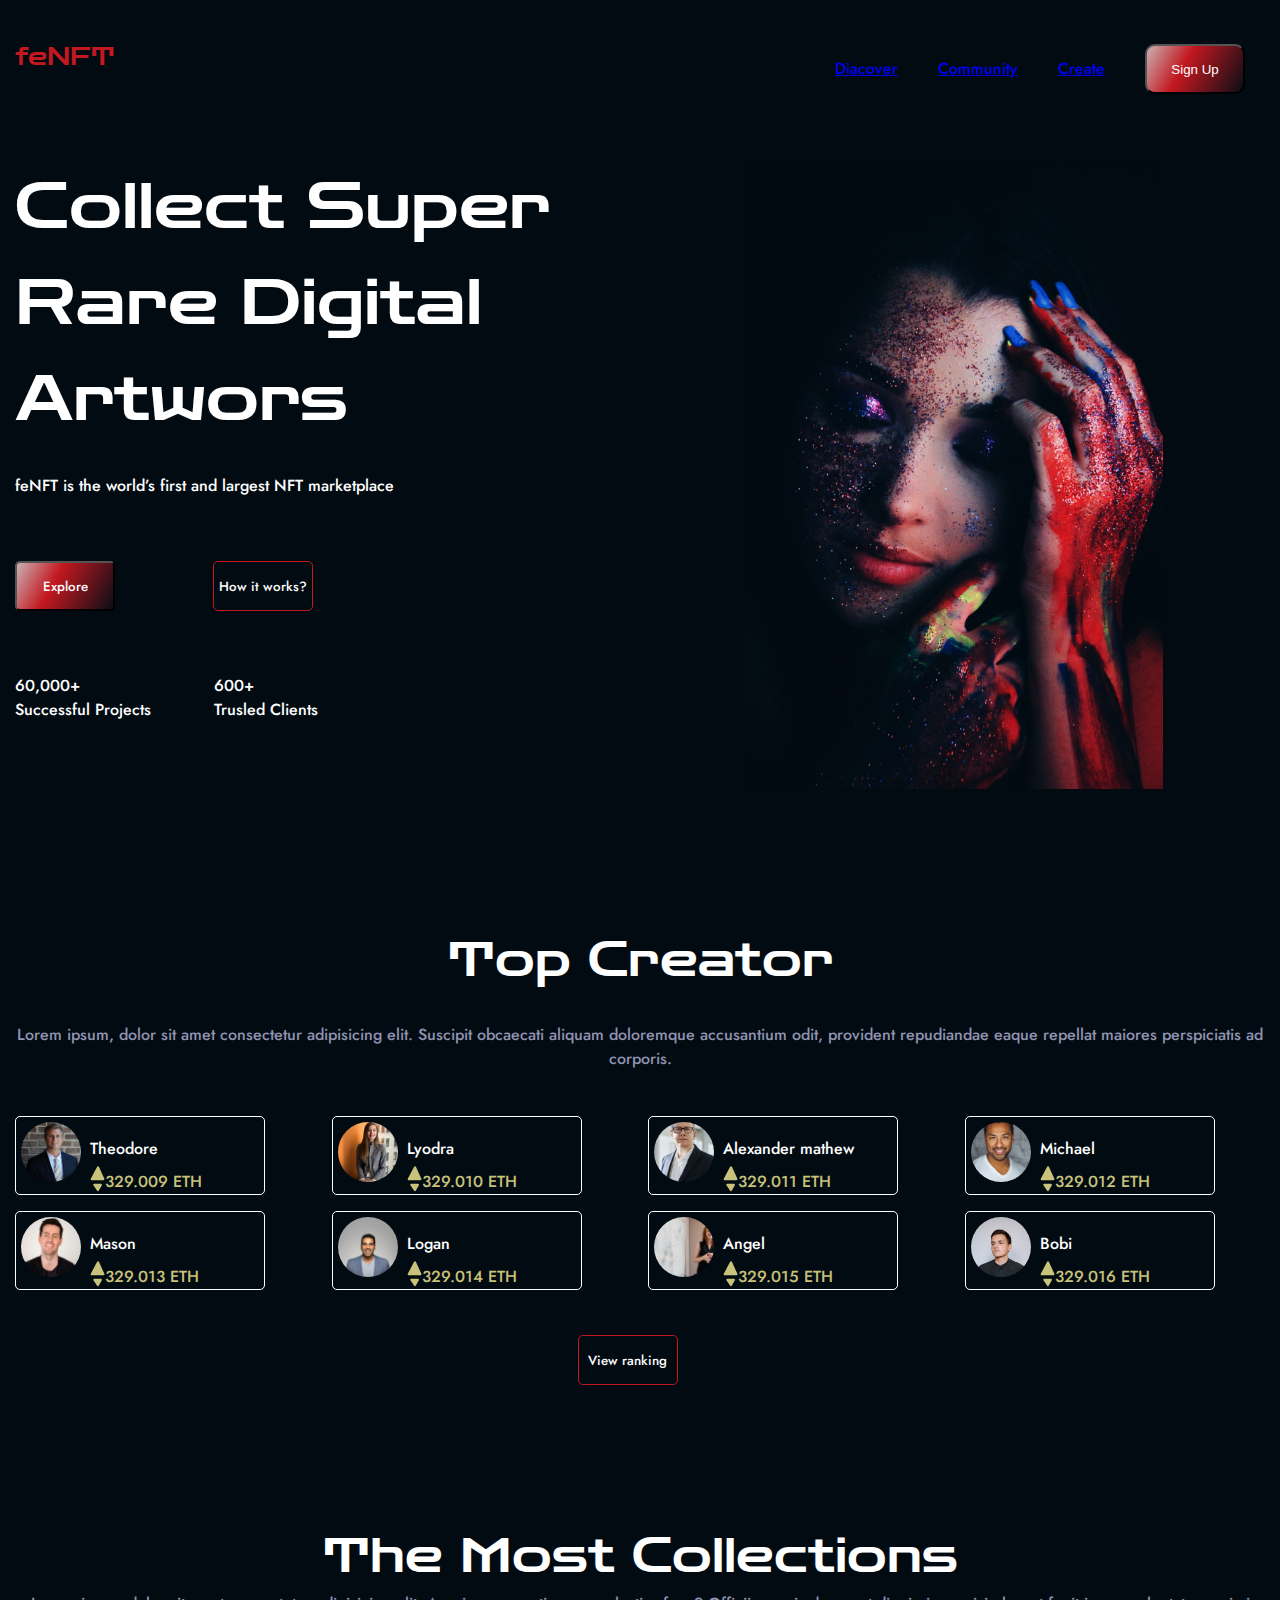
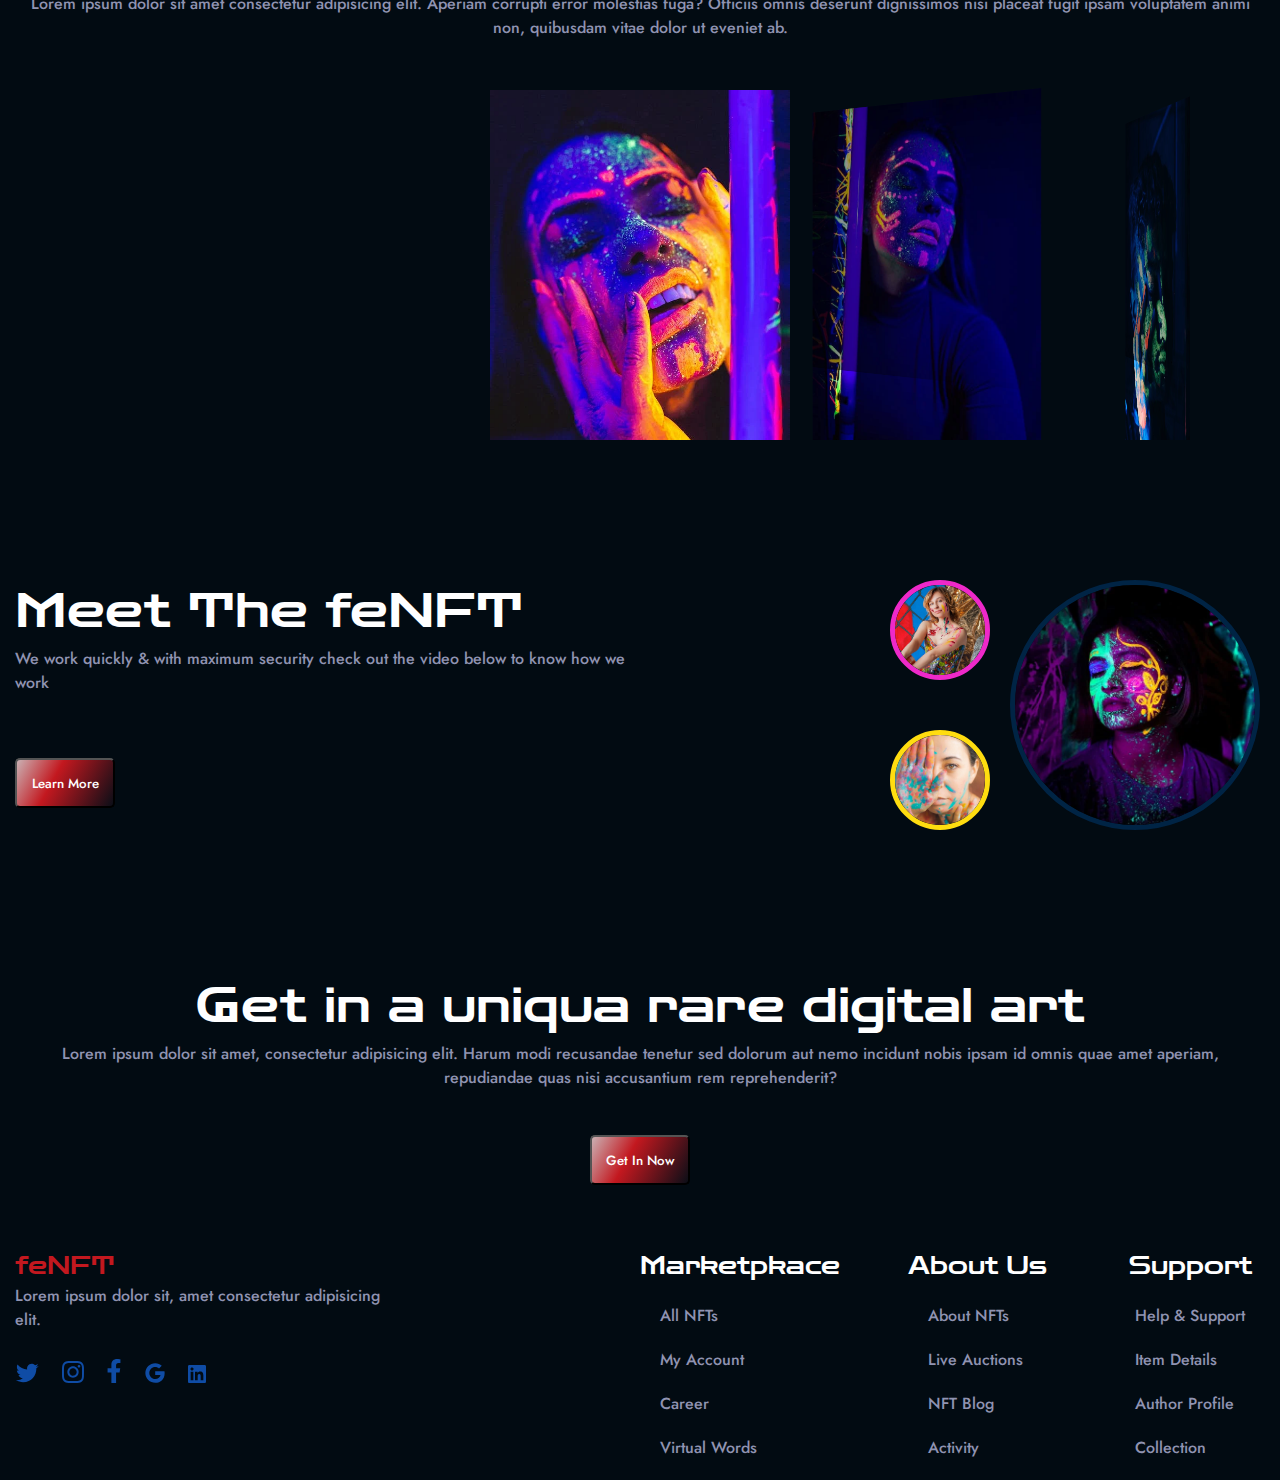
==== commit 5f79ffc2: "xrenь9" ====
--- a/ФиналиПроджект/index.html
+++ b/ФиналиПроджект/index.html
@@ -19,12 +19,18 @@
             <div class="main-header">
                 <div class="menu font-Jost">
                     <p class="font-Zen-Dots">feNFT</p>
+                    <div class="hamburger-menu">
+                        <input id="menu__toggle" type="checkbox" />
+                        <label class="menu__btn" for="menu__toggle">
+                          <span></span>
+                        </label>
                     <ul class="list">
-                        <li>Diacover</li>
-                        <li>Community</li>
-                        <li>Create</li>
-                        <li><button>Sign Up</button></li>
+                        <li><a class="menu_item" href="#">Diacover</a></li>
+                        <li><a class="menu_item" href="#">Community</a></li>
+                        <li><a class="menu_item" href="#">Create</a></li>
+                        <li><button class="menu_item">Sign Up</button></li>
                     </ul>
+                    </div>
                 </div>
             </div>
             <div class="header-content">
--- a/ФиналиПроджект/style.css
+++ b/ФиналиПроджект/style.css
@@ -82,7 +82,7 @@
 
 .menu p{
     font-size: 1.5rem;
-    color: #ca3136;
+    color: #C3181F;
 }
 
 .menu button{
@@ -272,7 +272,8 @@
 .meet-the-feNFT{
     display: flex;
     align-items: center;
-    justify-content: space-evenly;
+    justify-content: space-between;
+    flex-wrap: wrap;
     margin-bottom: 15vh;
 }
 
@@ -281,9 +282,8 @@
 }
 
 .block2{
-    width: 50%;
-    display: flex;
-    margin-left: 20%;
+    width: 30%;
+    display: flex;
 }
 
 .image1{
@@ -322,6 +322,7 @@
     border-radius: 5px;
     background: var(--background-cl);
     margin-top: 7vh;
+    margin-bottom: 3vh;
 }
 
 .p7{
@@ -368,7 +369,7 @@
 .p10{
     color: var(--color-white);
     font-size: 1.5rem;
-    color: #ca3136;
+    color: #C3181F;
 }
 
 .p11{
@@ -397,6 +398,194 @@
     color: var(--color-cloud-burst);
 }
 
+#menu__toggle {
+    opacity: 0;
+}
+
+@media(max-width: 1270px) {
+    .block1{
+        width: 50%;
+    }
+    .block2{
+        width: 40%;
+    }
+}
+
+@media(max-width: 1200px) {
+    .block-footer2{
+        width: 60%;
+    }
+}
+
 @media(max-width: 1050px) {
+    .block-footer2{
+        width: 70%;
+    }
+}
+
+@media(max-width: 970px) {
+    .block1{
+        width: 40%;
+    }
+    .block2{
+        width: 50%;
+    }
+}
+
+@media(max-width: 850px) {
+    .block-footer{
+        width: 100%;
+        text-align: center;
+    }
+    .block-footer2{
+        width: 100%;
+    }
+}
+
+@media(max-width: 888px) {
+    .block{
+        width: 100%;
+    }
+}
+
+@media(max-width: 790px) {
+    .block1{
+        width: 40%;
+    }
+    .block2{
+        width: 60%;
+    }
+}
+
+@media(max-width: 750px) {
+    .block1{
+        width: 100%;
+        text-align: center;
+    }
+    .block2{
+        width: 100%;
+        justify-content: center;
+    }
+}
+
+@media(max-width: 720px) {
+    .image{
+        display: none;
+    }
+    .content{
+        width: 100%;
+        text-align: center;
+    }
+    .other{
+        display: flex;
+        justify-content: center;
+    }
+    .header-content{
+        margin-bottom: 5vh;
+    }
+    .top-creator{
+        margin-bottom: 5vh;
+    }
+    .the-most-collections{
+        margin-bottom: 5vh;
+    }
+    .meet-the-feNFT{
+        margin-bottom: 5vh;
+    }
+
+    /* */
     
-}+    .menu__btn {
+        display: flex;
+        align-items: center;  
+        position: fixed;
+        top: 20px;
+        width: 26px;
+        height: 26px;
+        cursor: pointer;
+        z-index: 1;
+    }
+    
+    .menu__btn > span,
+    .menu__btn > span::before,
+    .menu__btn > span::after {
+        display: block;
+        position: absolute;
+        width: 100%;
+        height: 2px;
+        background-color: #616161;
+    }
+    .menu__btn > span::before {
+        content: '';
+        top: -8px;
+    }
+    .menu__btn > span::after {
+        content: '';
+        top: 8px;
+    }
+
+    .list{
+    display: block;
+    position: fixed;
+    visibility: hidden;
+    top: 0;
+    left: -100%;
+    width: 300px;
+    height: 100%;
+    margin: 0;
+    padding: 80px 0;
+    list-style: none;
+    text-align: center;
+    background-color: var(--color-white);
+    box-shadow: 1px 0px 6px rgba(0, 0, 0, .2);
+    }
+
+    .menu_item {
+        display: block;
+        padding: 12px 24px;
+        color: var(--color-white);
+        font-size: 20px;
+        font-weight: 600;
+        text-decoration: none;
+      }
+      .menu_item:hover {
+        background-color: var(--color-white);
+    }
+
+    #menu__toggle:checked ~ .menu__btn > span {
+        transform: rotate(45deg);
+      }
+      #menu__toggle:checked ~ .menu__btn > span::before {
+        top: 0;
+        transform: rotate(0);
+      }
+      #menu__toggle:checked ~ .menu__btn > span::after {
+        top: 0;
+        transform: rotate(90deg);
+      }
+      #menu__toggle:checked ~ .menu__box {
+        visibility: visible;
+        left: 0;
+      }
+}
+
+@media(max-width: 600px) {
+    .header-content{
+        margin-bottom: 5vh;
+    }
+    .top-creator{
+        margin-bottom: 5vh;
+    }
+    .the-most-collections{
+        margin-bottom: 5vh;
+    }
+    .meet-the-feNFT{
+        margin-bottom: 5vh;
+    }
+}
+
+@media(max-width: 550px) {
+    .block-footer2{
+        flex-direction: column;
+    }
+}     
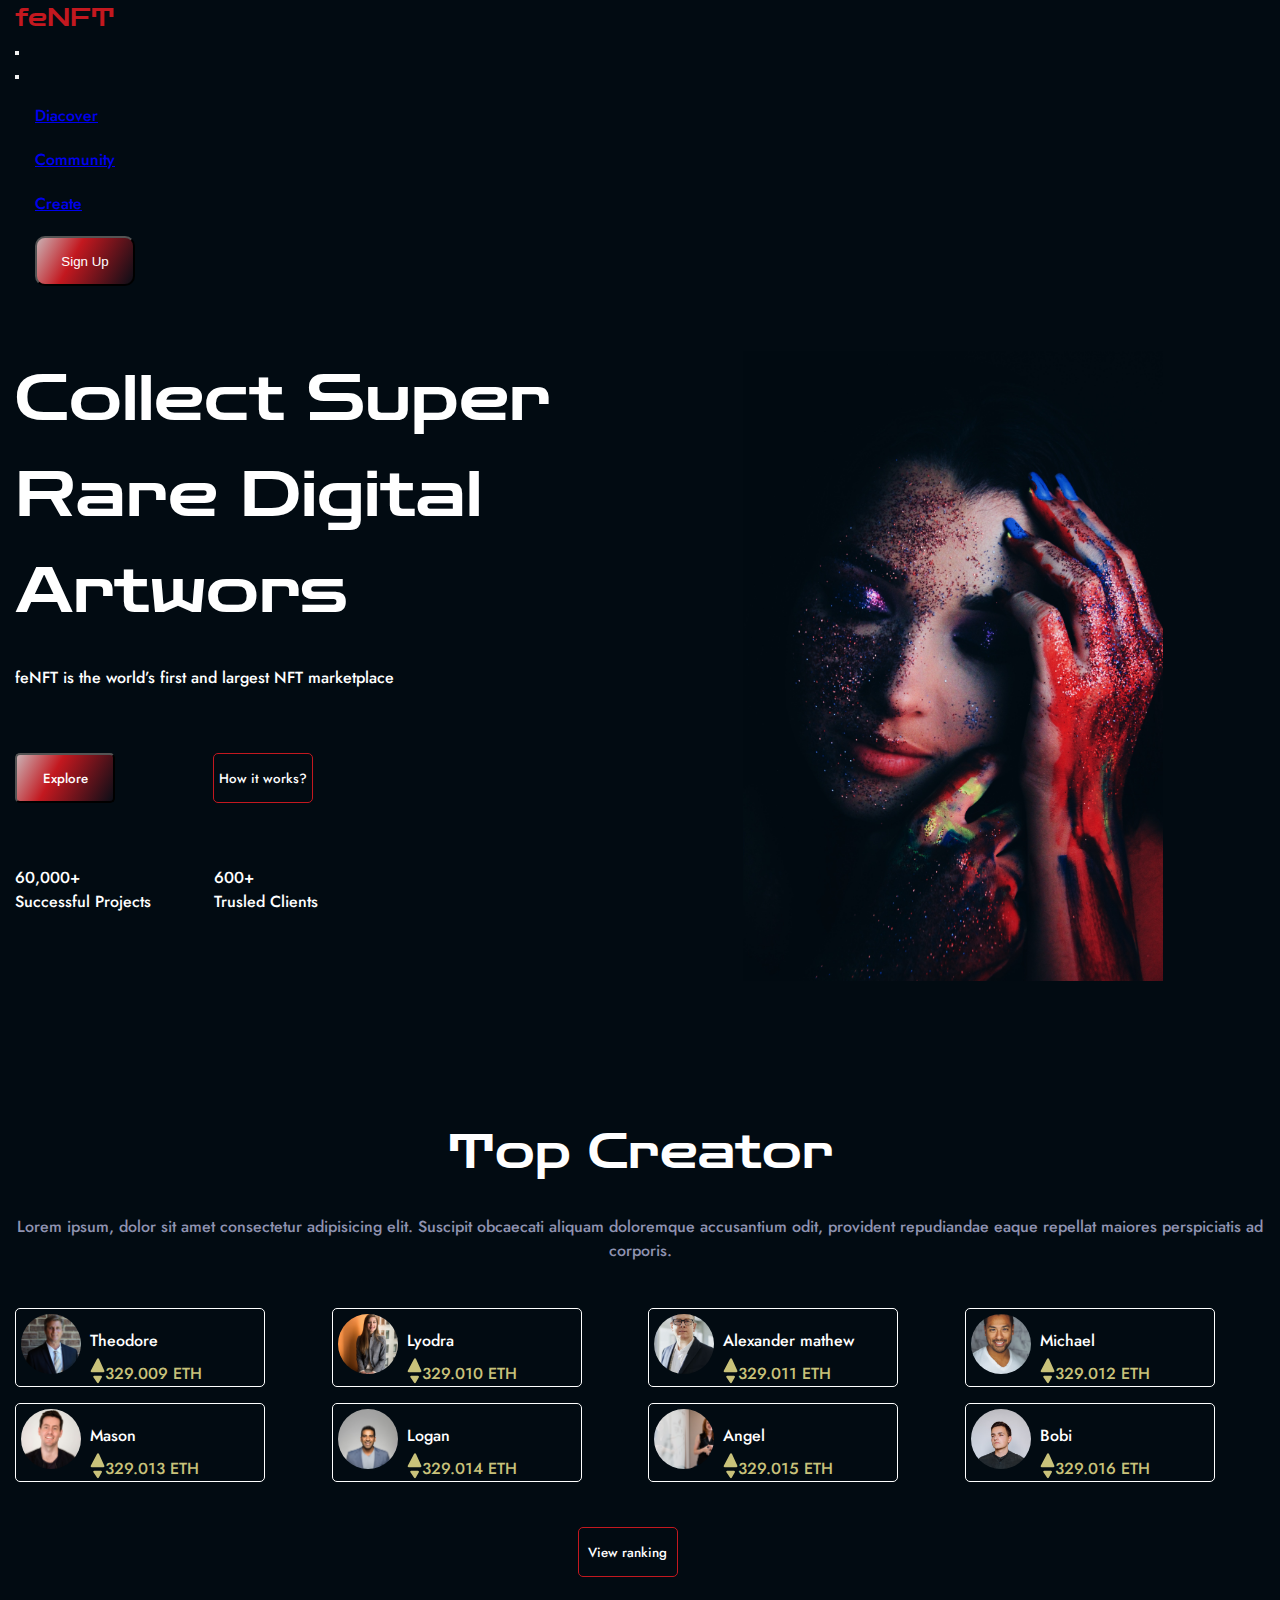
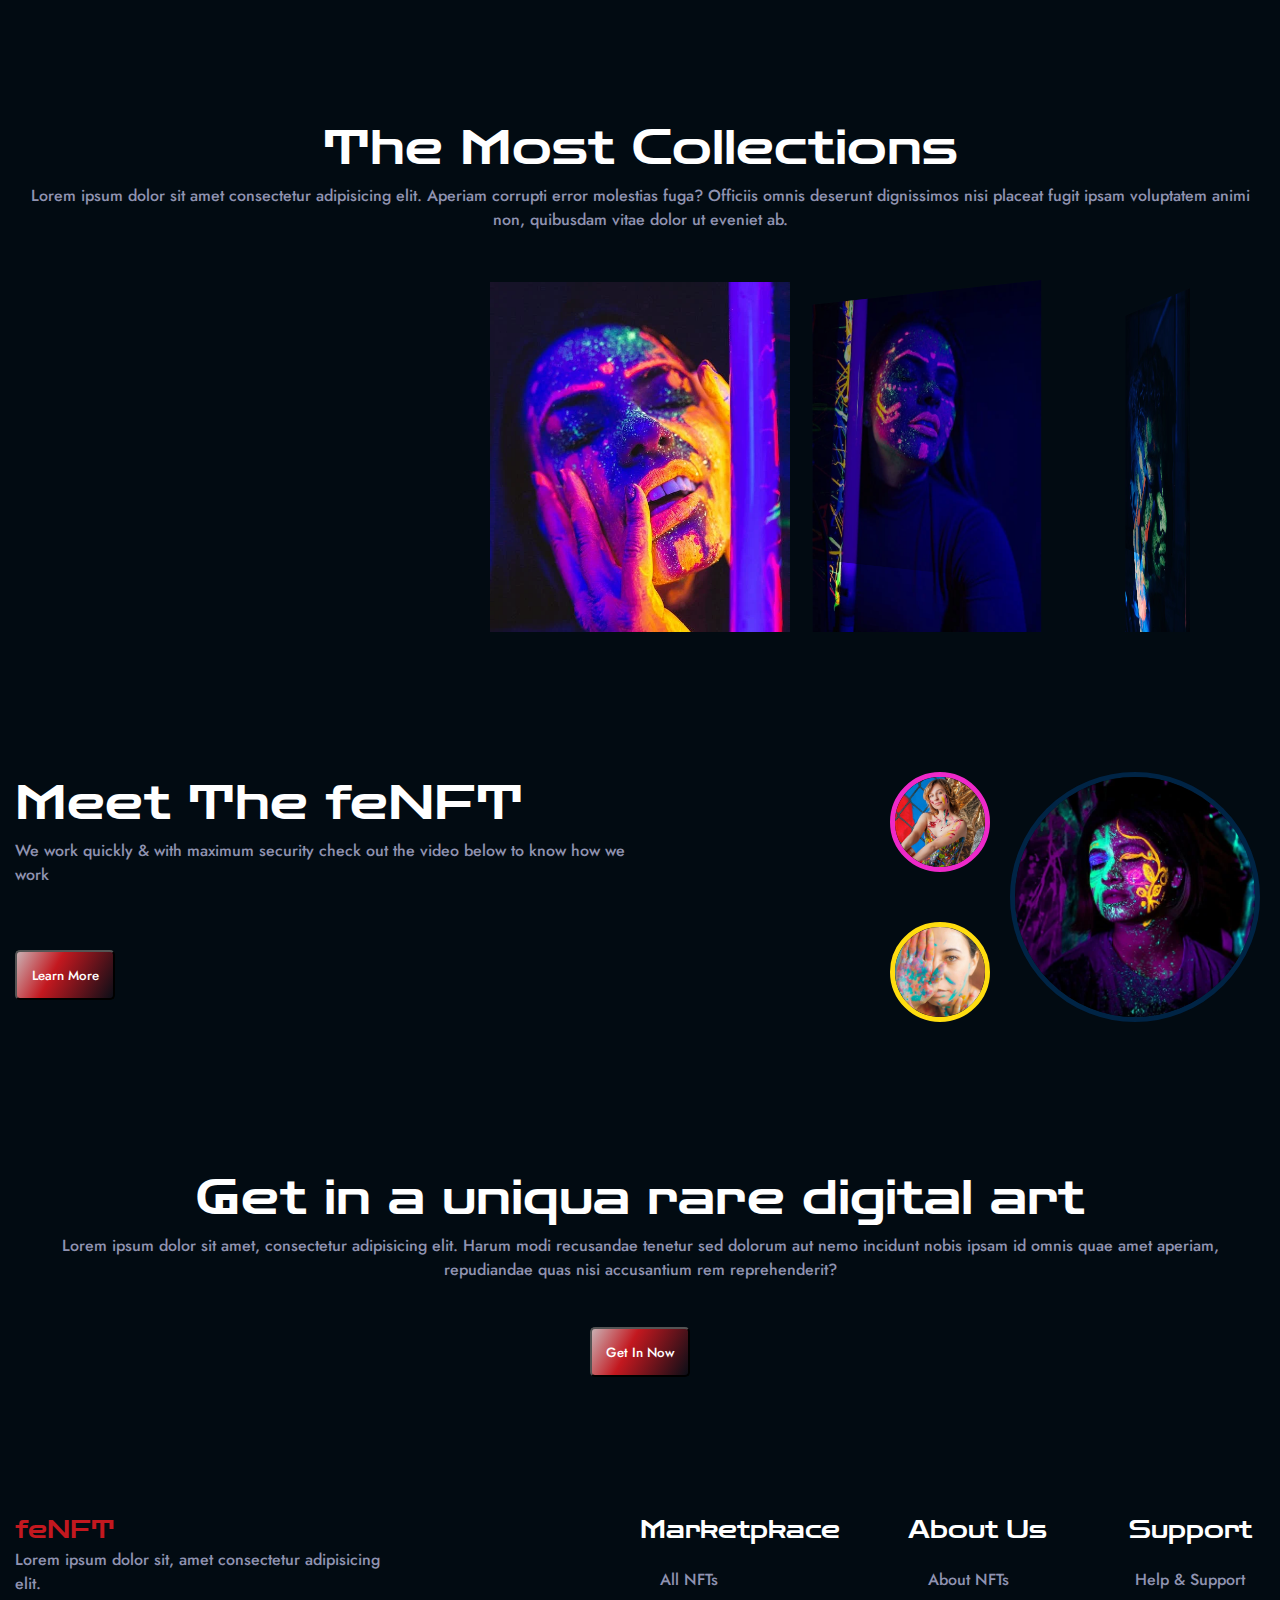
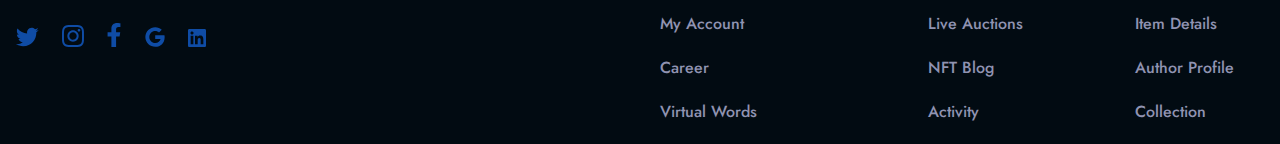
==== commit 7a3289e9: "xrenь10" ====
--- a/ФиналиПроджект/index.html
+++ b/ФиналиПроджект/index.html
@@ -9,6 +9,7 @@
     <link rel="preconnect" href="https://fonts.googleapis.com">
     <link rel="preconnect" href="https://fonts.gstatic.com" crossorigin>
     <link href="https://fonts.googleapis.com/css2?family=Jost:wght@500&family=Zen+Dots&display=swap" rel="stylesheet">
+    <link href="https://cdn.jsdelivr.net/npm/bootstrap@5.3.0-alpha1/dist/css/bootstrap.min.css" rel="stylesheet" integrity="sha384-GLhlTQ8iRABdZLl6O3oVMWSktQOp6b7In1Zl3/Jr59b6EGGoI1aFkw7cmDA6j6gD" crossorigin="anonymous">
     <link rel="stylesheet" href="https://unpkg.com/swiper/swiper-bundle.min.css">
     <link rel="stylesheet" href="style.css">
 </head>
@@ -17,21 +18,35 @@
     <header>
         <div class="header">
             <div class="main-header">
-                <div class="menu font-Jost">
-                    <p class="font-Zen-Dots">feNFT</p>
-                    <div class="hamburger-menu">
-                        <input id="menu__toggle" type="checkbox" />
-                        <label class="menu__btn" for="menu__toggle">
-                          <span></span>
-                        </label>
-                    <ul class="list">
-                        <li><a class="menu_item" href="#">Diacover</a></li>
-                        <li><a class="menu_item" href="#">Community</a></li>
-                        <li><a class="menu_item" href="#">Create</a></li>
-                        <li><button class="menu_item">Sign Up</button></li>
-                    </ul>
+                <nav class="navbar navbar-dark" aria-label="Dark offcanvas navbar">
+                    <div class="menu font-Jost container-fluid">
+                      <p class="font-Zen-Dots" href="#">feNFT</p>
+                      <button class="navbar-toggler" type="button" data-bs-toggle="offcanvas" data-bs-target="#offcanvasNavbarDark" aria-controls="offcanvasNavbarDark">
+                        <span class="navbar-toggler-icon"></span>
+                      </button>
+                      <div class="offcanvas offcanvas-end text-bg-dark" tabindex="-1" id="offcanvasNavbarDark" aria-labelledby="offcanvasNavbarDarkLabel">
+                        <div class="offcanvas-header">
+                          <button type="button" class="btn-close btn-close-white" data-bs-dismiss="offcanvas" aria-label="Close"></button>
+                        </div>
+                        <div class="offcanvas-body">
+                          <ul class="navbar-nav justify-content-end flex-grow-1 pe-3">
+                            <li class="nav-item">
+                              <a class="nav-link" href="#">Diacover</a>
+                            </li>
+                            <li class="nav-item">
+                              <a class="nav-link" href="#">Community</a>
+                            </li>
+                            <li class="nav-item">
+                                <a class="nav-link" href="#">Create</a>
+                            </li>
+                            <li class="nav-item">
+                                <button class="nav-link">Sign Up</button>
+                            </li>
+                          </ul>
+                        </div>
+                      </div>
                     </div>
-                </div>
+                </nav>
             </div>
             <div class="header-content">
                 <div class="content">
@@ -244,6 +259,7 @@
         </div>
     </footer>
 </main>
+<script src="https://cdn.jsdelivr.net/npm/bootstrap@5.3.0-alpha1/dist/js/bootstrap.bundle.min.js" integrity="sha384-w76AqPfDkMBDXo30jS1Sgez6pr3x5MlQ1ZAGC+nuZB+EYdgRZgiwxhTBTkF7CXvN" crossorigin="anonymous"></script>
 <script src="https://cdn.jsdelivr.net/npm/swiper@9/swiper-bundle.min.js"></script>
     <script src="script.js"></script>
 </body>
--- a/ФиналиПроджект/style.css
+++ b/ФиналиПроджект/style.css
@@ -74,28 +74,18 @@
     margin-bottom: 5vh;
 }
 
-.menu{
-    display: flex;
-    align-items: center;
-    justify-content: space-between;
-}
-
 .menu p{
     font-size: 1.5rem;
     color: #C3181F;
 }
 
-.menu button{
+.offcanvas-body button{
     width: 100px;
     height: 50px;
     background: var(--background-cl);
     border-radius: 10px;
 }
 
-.list{
-    display: flex;
-    align-items: center;
-}
 
 li{
     list-style-type: none;
@@ -335,7 +325,7 @@
 
 .rare-digital-art{
     text-align: center;
-    margin-bottom: 7vh;
+    margin-bottom: 15vh;
 }
 
 .uniqua{
@@ -398,9 +388,6 @@
     color: var(--color-cloud-burst);
 }
 
-#menu__toggle {
-    opacity: 0;
-}
 
 @media(max-width: 1270px) {
     .block1{
@@ -492,81 +479,6 @@
     .meet-the-feNFT{
         margin-bottom: 5vh;
     }
-
-    /* */
-    
-    .menu__btn {
-        display: flex;
-        align-items: center;  
-        position: fixed;
-        top: 20px;
-        width: 26px;
-        height: 26px;
-        cursor: pointer;
-        z-index: 1;
-    }
-    
-    .menu__btn > span,
-    .menu__btn > span::before,
-    .menu__btn > span::after {
-        display: block;
-        position: absolute;
-        width: 100%;
-        height: 2px;
-        background-color: #616161;
-    }
-    .menu__btn > span::before {
-        content: '';
-        top: -8px;
-    }
-    .menu__btn > span::after {
-        content: '';
-        top: 8px;
-    }
-
-    .list{
-    display: block;
-    position: fixed;
-    visibility: hidden;
-    top: 0;
-    left: -100%;
-    width: 300px;
-    height: 100%;
-    margin: 0;
-    padding: 80px 0;
-    list-style: none;
-    text-align: center;
-    background-color: var(--color-white);
-    box-shadow: 1px 0px 6px rgba(0, 0, 0, .2);
-    }
-
-    .menu_item {
-        display: block;
-        padding: 12px 24px;
-        color: var(--color-white);
-        font-size: 20px;
-        font-weight: 600;
-        text-decoration: none;
-      }
-      .menu_item:hover {
-        background-color: var(--color-white);
-    }
-
-    #menu__toggle:checked ~ .menu__btn > span {
-        transform: rotate(45deg);
-      }
-      #menu__toggle:checked ~ .menu__btn > span::before {
-        top: 0;
-        transform: rotate(0);
-      }
-      #menu__toggle:checked ~ .menu__btn > span::after {
-        top: 0;
-        transform: rotate(90deg);
-      }
-      #menu__toggle:checked ~ .menu__box {
-        visibility: visible;
-        left: 0;
-      }
 }
 
 @media(max-width: 600px) {
@@ -580,6 +492,9 @@
         margin-bottom: 5vh;
     }
     .meet-the-feNFT{
+        margin-bottom: 5vh;
+    }
+    .rare-digital-art{
         margin-bottom: 5vh;
     }
 }
@@ -589,3 +504,14 @@
         flex-direction: column;
     }
 }     
+
+@media(max-width: 375px){
+    .block-footer2 ul:nth-of-type(1){
+        padding: 0;
+    }
+    .block-footer2 ul:nth-of-type(2){
+        padding: 0;
+    }
+}
+  
+
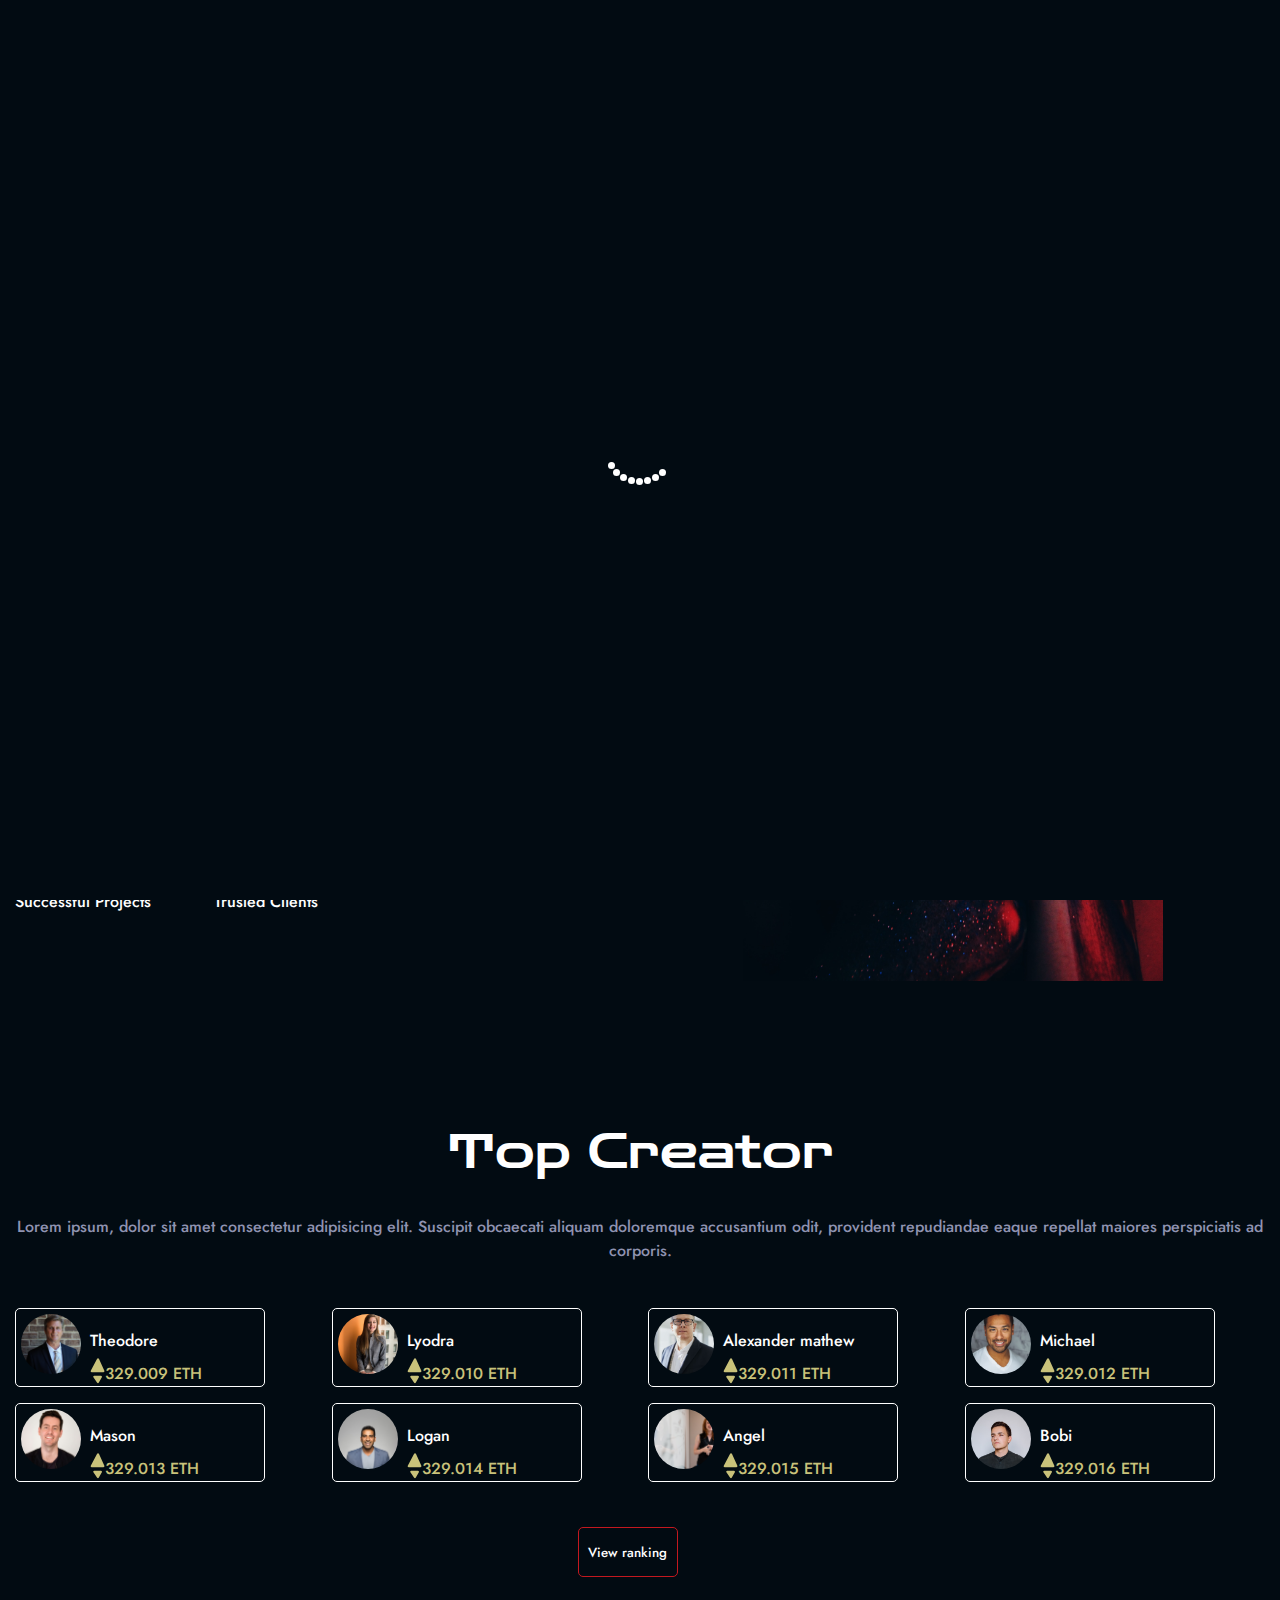
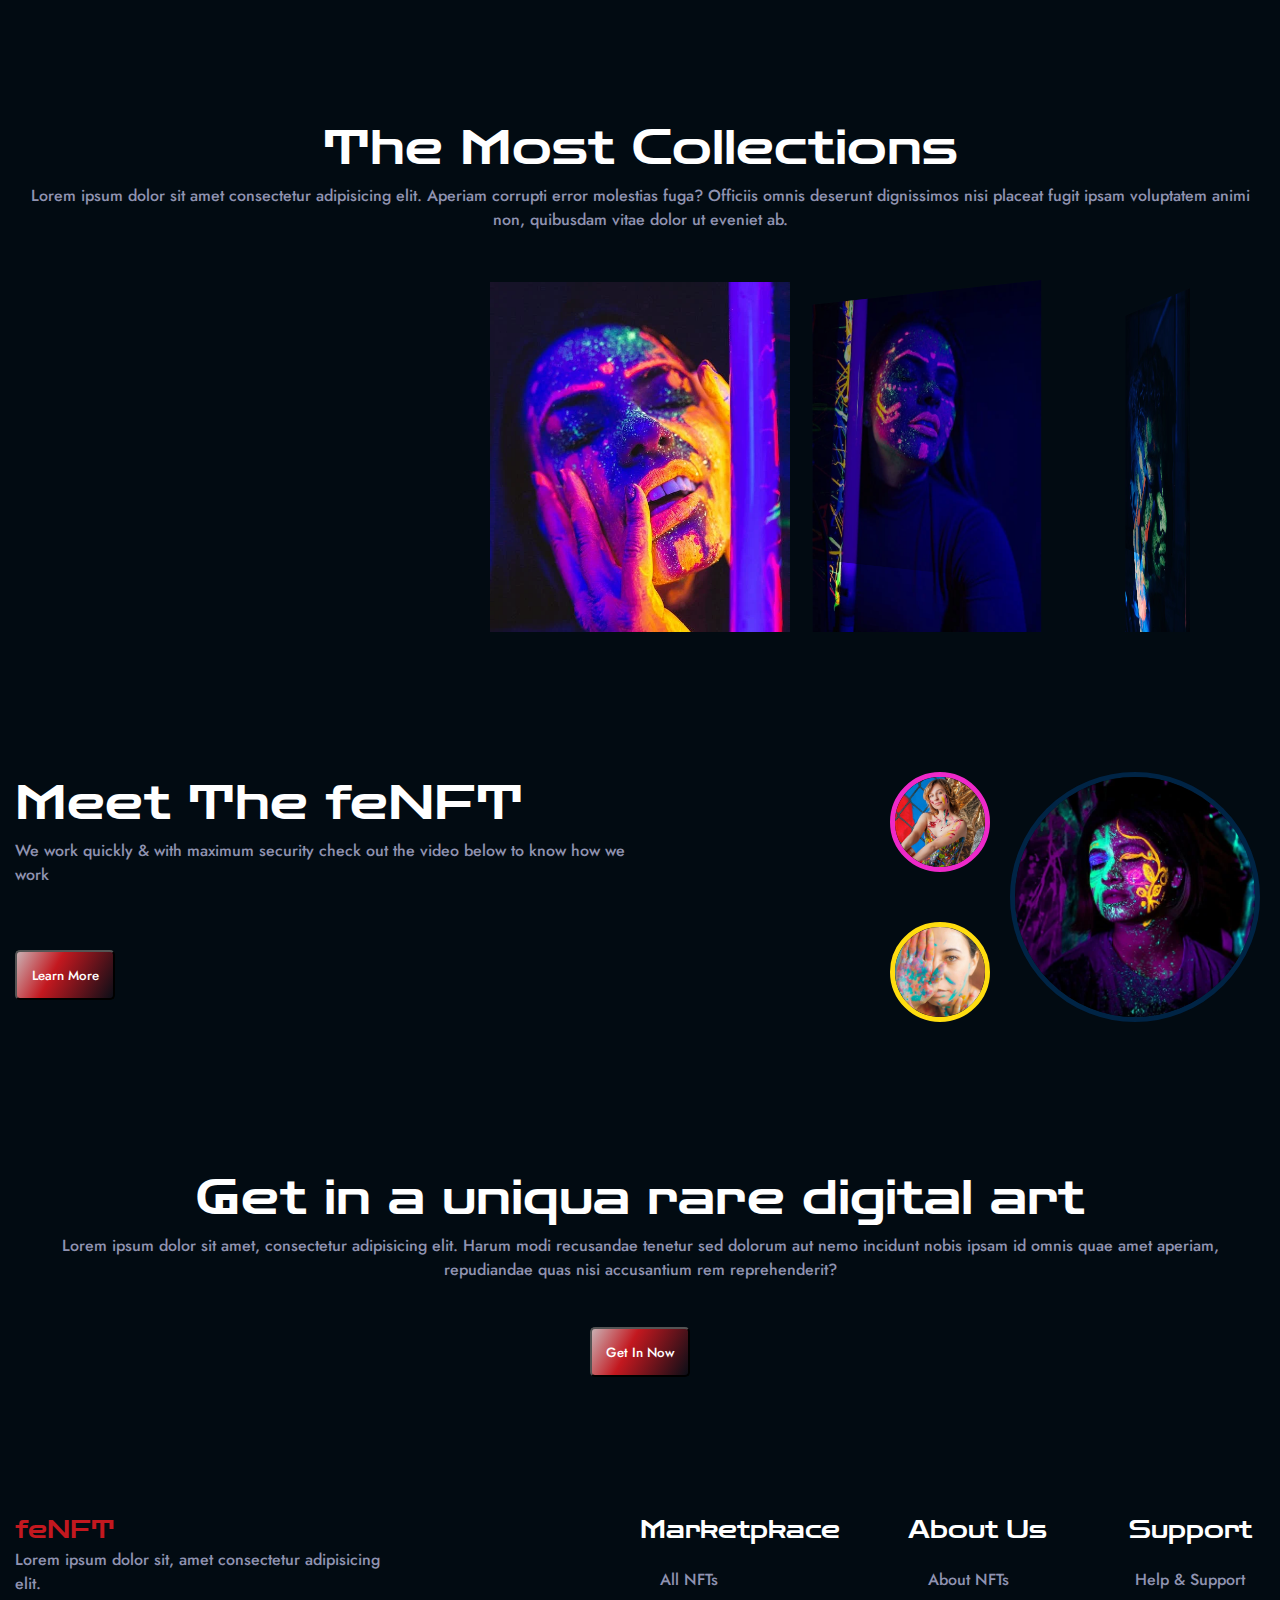
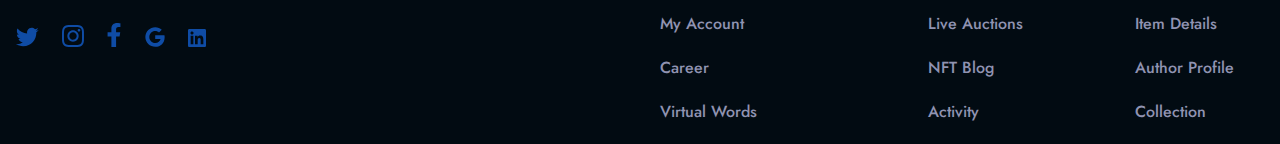
==== commit 71198a9c: "xrenь11" ====
--- a/ФиналиПроджект/index.html
+++ b/ФиналиПроджект/index.html
@@ -258,6 +258,13 @@
             </ul>
         </div>
     </footer>
+    <div class="preloader">
+        <div class="preloader-wrapper">
+            <div class="lds-roller"><div></div><div></div><div></div><div></div><div></div><div></div><div></div><div></div></div>
+        </div>
+    </div>
+
+
 </main>
 <script src="https://cdn.jsdelivr.net/npm/bootstrap@5.3.0-alpha1/dist/js/bootstrap.bundle.min.js" integrity="sha384-w76AqPfDkMBDXo30jS1Sgez6pr3x5MlQ1ZAGC+nuZB+EYdgRZgiwxhTBTkF7CXvN" crossorigin="anonymous"></script>
 <script src="https://cdn.jsdelivr.net/npm/swiper@9/swiper-bundle.min.js"></script>
--- a/ФиналиПроджект/style.css
+++ b/ФиналиПроджект/style.css
@@ -388,6 +388,18 @@
     color: var(--color-cloud-burst);
 }
 
+.preloader{
+    position: fixed;
+    inset: 0;
+    background-color: var(--color-background);
+}
+
+.preloader-wrapper{
+    height: 100vh;
+    display: flex;
+    justify-content: center;
+    align-items: center;
+}
 
 @media(max-width: 1270px) {
     .block1{
@@ -515,3 +527,88 @@
 }
   
 
+.lds-roller {
+    display: inline-block;
+    position: relative;
+    width: 80px;
+    height: 80px;
+  }
+  .lds-roller div {
+    animation: lds-roller 1.2s cubic-bezier(0.5, 0, 0.5, 1) infinite;
+    transform-origin: 40px 40px;
+  }
+  .lds-roller div:after {
+    content: " ";
+    display: block;
+    position: absolute;
+    width: 7px;
+    height: 7px;
+    border-radius: 50%;
+    background: #fff;
+    margin: -4px 0 0 -4px;
+  }
+  .lds-roller div:nth-child(1) {
+    animation-delay: -0.036s;
+  }
+  .lds-roller div:nth-child(1):after {
+    top: 63px;
+    left: 63px;
+  }
+  .lds-roller div:nth-child(2) {
+    animation-delay: -0.072s;
+  }
+  .lds-roller div:nth-child(2):after {
+    top: 68px;
+    left: 56px;
+  }
+  .lds-roller div:nth-child(3) {
+    animation-delay: -0.108s;
+  }
+  .lds-roller div:nth-child(3):after {
+    top: 71px;
+    left: 48px;
+  }
+  .lds-roller div:nth-child(4) {
+    animation-delay: -0.144s;
+  }
+  .lds-roller div:nth-child(4):after {
+    top: 72px;
+    left: 40px;
+  }
+  .lds-roller div:nth-child(5) {
+    animation-delay: -0.18s;
+  }
+  .lds-roller div:nth-child(5):after {
+    top: 71px;
+    left: 32px;
+  }
+  .lds-roller div:nth-child(6) {
+    animation-delay: -0.216s;
+  }
+  .lds-roller div:nth-child(6):after {
+    top: 68px;
+    left: 24px;
+  }
+  .lds-roller div:nth-child(7) {
+    animation-delay: -0.252s;
+  }
+  .lds-roller div:nth-child(7):after {
+    top: 63px;
+    left: 17px;
+  }
+  .lds-roller div:nth-child(8) {
+    animation-delay: -0.288s;
+  }
+  .lds-roller div:nth-child(8):after {
+    top: 56px;
+    left: 12px;
+  }
+  @keyframes lds-roller {
+    0% {
+      transform: rotate(0deg);
+    }
+    100% {
+      transform: rotate(360deg);
+    }
+  }
+  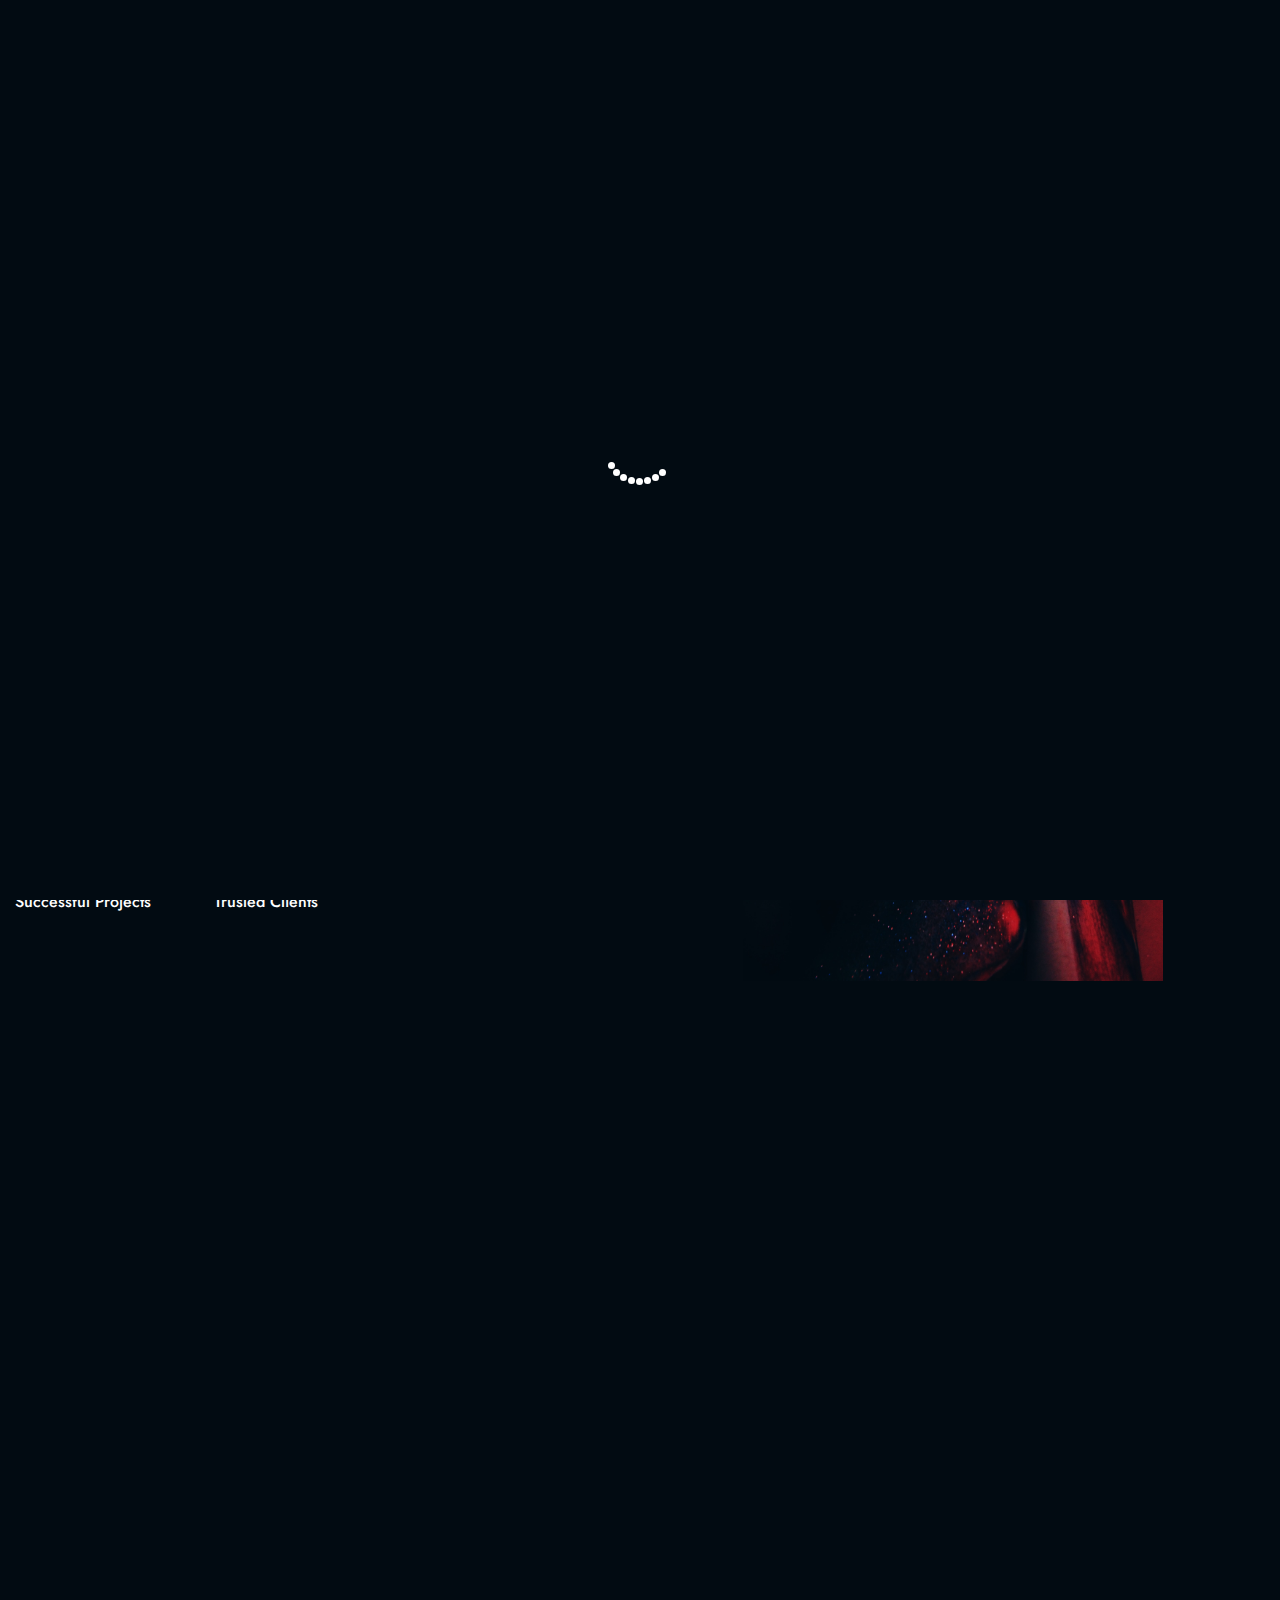
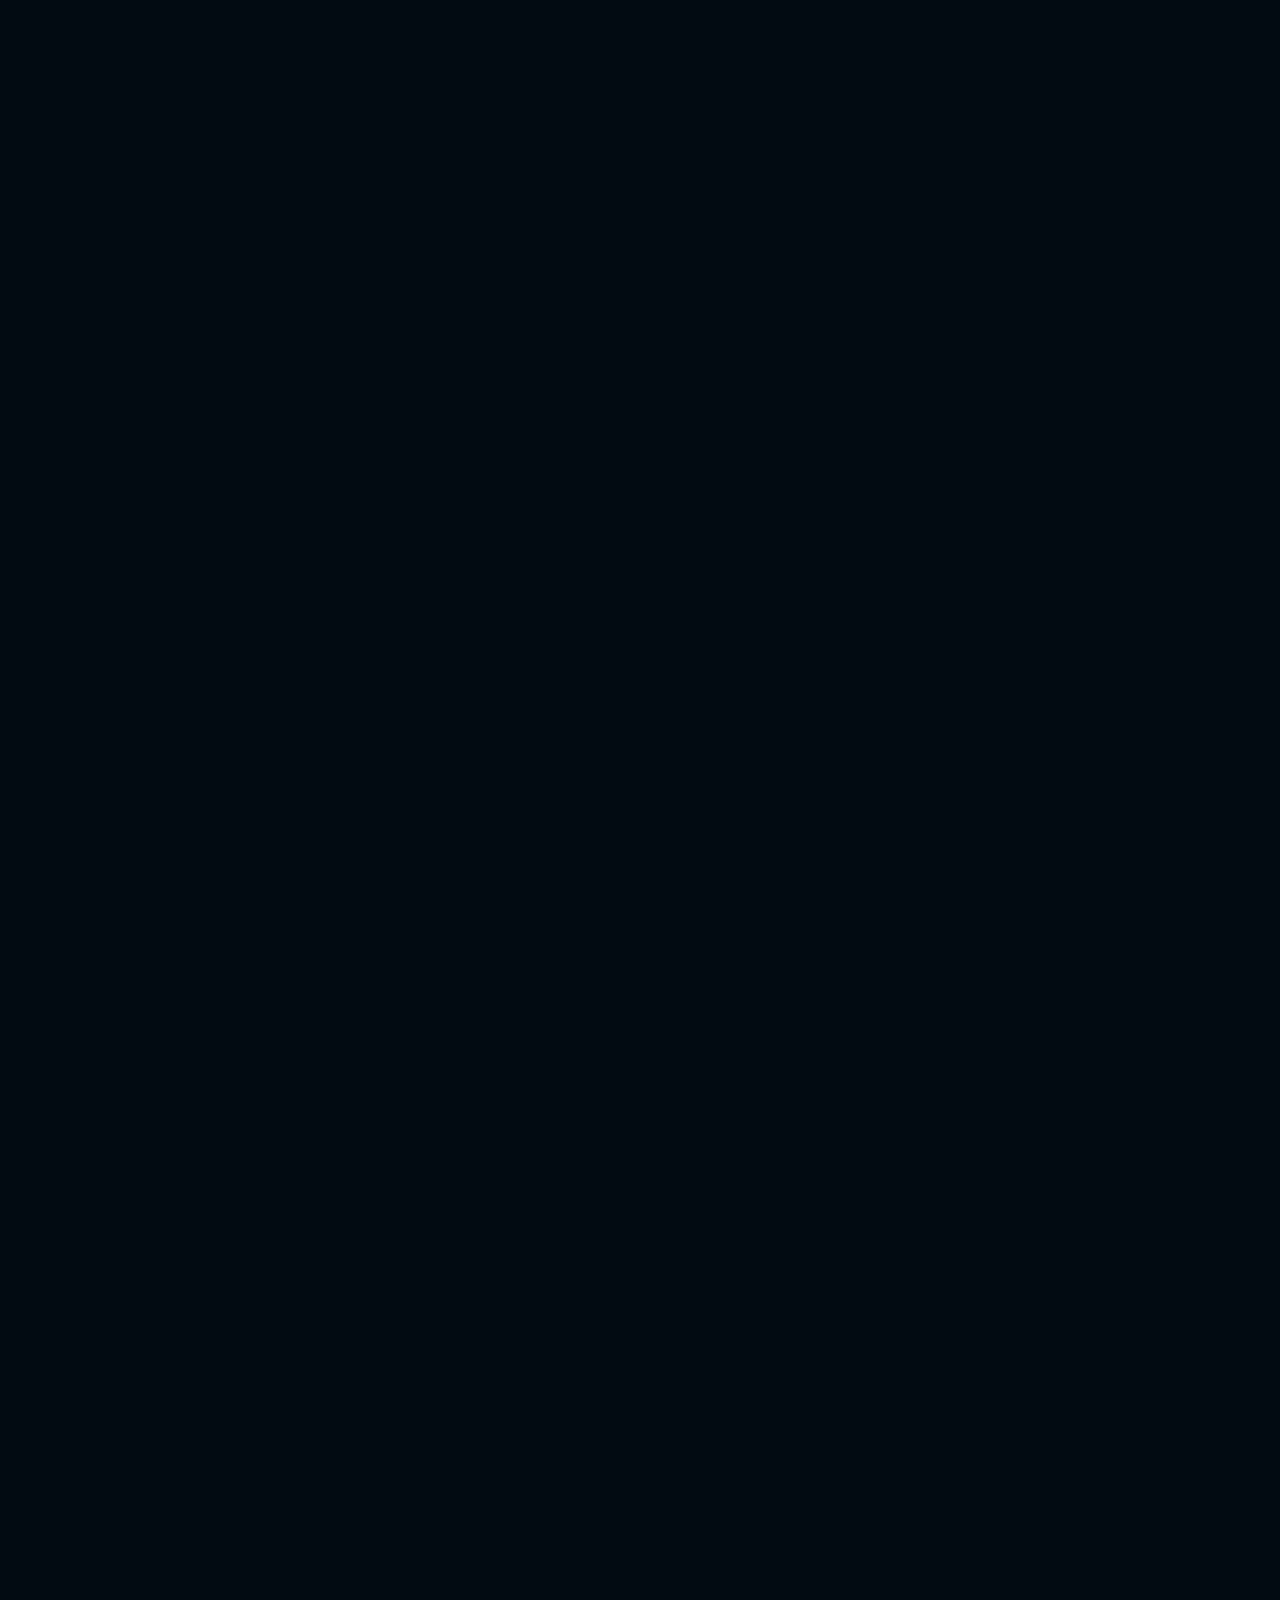
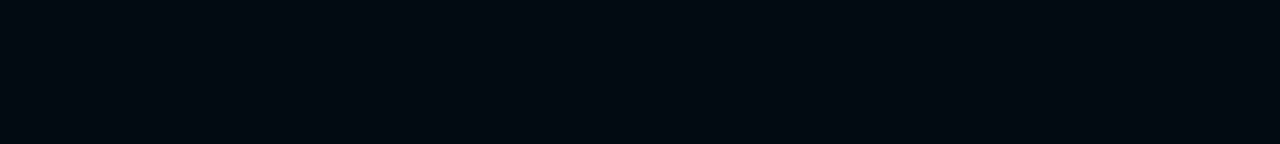
==== commit 5bb02f33: "xrenь12" ====
--- a/ФиналиПроджект/index.html
+++ b/ФиналиПроджект/index.html
@@ -11,6 +11,7 @@
     <link href="https://fonts.googleapis.com/css2?family=Jost:wght@500&family=Zen+Dots&display=swap" rel="stylesheet">
     <link href="https://cdn.jsdelivr.net/npm/bootstrap@5.3.0-alpha1/dist/css/bootstrap.min.css" rel="stylesheet" integrity="sha384-GLhlTQ8iRABdZLl6O3oVMWSktQOp6b7In1Zl3/Jr59b6EGGoI1aFkw7cmDA6j6gD" crossorigin="anonymous">
     <link rel="stylesheet" href="https://unpkg.com/swiper/swiper-bundle.min.css">
+    <link href="https://unpkg.com/aos@2.3.1/dist/aos.css" rel="stylesheet">
     <link rel="stylesheet" href="style.css">
 </head>
 <body>
@@ -71,7 +72,7 @@
             </div>
         </div>
     </header>
-        <div class="top-creator">
+        <div data-aos="zoom-in" class="top-creator">
             <p class="top font-Zen-Dots">Top Creator</p>
             <p class="p4 font-Jost">Lorem ipsum, dolor sit amet consectetur adipisicing elit. Suscipit obcaecati aliquam doloremque accusantium odit, provident repudiandae eaque repellat maiores perspiciatis ad corporis.</p>
             <div class="main-block">
@@ -174,7 +175,7 @@
             </div>
             <button class="but2 font-Jost">View ranking</button>
         </div>
-        <div class="the-most-collections">
+        <div data-aos="zoom-in" class="the-most-collections">
             <p class="collection font-Zen-Dots">The Most Collections</p>
             <p class="p6 font-Jost">Lorem ipsum dolor sit amet consectetur adipisicing elit. Aperiam corrupti error molestias fuga? Officiis omnis deserunt dignissimos nisi placeat fugit ipsam voluptatem animi non, quibusdam vitae dolor ut eveniet ab.</p>
             <div class="swiper">
@@ -196,7 +197,7 @@
             </div>
             
         </div>
-        <div class="meet-the-feNFT">
+        <div data-aos="zoom-in" class="meet-the-feNFT">
             <div class="block1">
                 <p class="p7 font-Zen-Dots">Meet The feNFT</p>
                 <p class="p8 font-Jost">We work quickly & with maximum security check out the video below to know how we work</p>
@@ -210,13 +211,13 @@
                 <div><img class="image3" src="image/img16.png" alt="img16"></div>
             </div>
         </div>
-        <div class="rare-digital-art">
+        <div data-aos="zoom-in" class="rare-digital-art">
             <p class="uniqua font-Zen-Dots">Get in a uniqua rare digital art</p>
             <p class="p9 font-Jost">Lorem ipsum dolor sit amet, consectetur adipisicing elit. Harum modi recusandae tenetur sed dolorum aut nemo incidunt nobis ipsam id omnis quae amet aperiam, repudiandae quas nisi accusantium rem reprehenderit?</p>
             <button class="font-Jost">Get In Now</button>
         </div>
     <footer>
-        <div class="block-footer">
+        <div data-aos="zoom-in" class="block-footer">
             <p class="p10 font-Zen-Dots">feNFT</p>
             <p class="p11 font-Jost">Lorem ipsum dolor sit, amet consectetur adipisicing elit.</p>
             <p>
@@ -237,24 +238,24 @@
                 </svg>                          
             </p>
         </div>
-        <div class="block-footer2">
+        <div data-aos="zoom-in" class="block-footer2">
             <ul class="font-Jost"><p class="font-Zen-Dots">Marketpkace</p>
-                <li>All NFTs</li>
-                <li>My Account</li>
-                <li>Career</li>
-                <li>Virtual Words</li>
+                <li><a class="nav-link fancy-6" href="#">All NFTs</a></li>
+                <li><a class="nav-link fancy-6" href="#">My Account</a></li>
+                <li><a class="nav-link fancy-6" href="#">Career</a></li>
+                <li><a class="nav-link fancy-6" href="#">Virtual Words</a></li>
             </ul>
             <ul class="font-Jost"><p class="font-Zen-Dots">About Us</p>
-                <li>About NFTs</li>
-                <li>Live Auctions</li>
-                <li>NFT Blog</li>
-                <li>Activity</li>
+                <li><a class="nav-link fancy-6" href="#">About NFTs</a></li>
+                <li><a class="nav-link fancy-6" href="#">Live Auctions</a></li>
+                <li><a class="nav-link fancy-6" href="#">NFT Blog</a></li>
+                <li><a class="nav-link fancy-6" href="#">Activity</a></li>
             </ul>
             <ul class="font-Jost"><p class="font-Zen-Dots">Support</p>
-                <li>Help & Support</li>
-                <li>Item Details</li>
-                <li>Author Profile</li>
-                <li>Collection</li>
+                <li><a class="nav-link fancy-6" href="#">Help & Support</a></li>
+                <li><a class="nav-link fancy-6" href="#">Item Details</a></li>
+                <li><a class="nav-link fancy-6" href="#">Author Profile</a></li>
+                <li><a class="nav-link fancy-6" href="#">Collection</a></li>
             </ul>
         </div>
     </footer>
@@ -268,6 +269,7 @@
 </main>
 <script src="https://cdn.jsdelivr.net/npm/bootstrap@5.3.0-alpha1/dist/js/bootstrap.bundle.min.js" integrity="sha384-w76AqPfDkMBDXo30jS1Sgez6pr3x5MlQ1ZAGC+nuZB+EYdgRZgiwxhTBTkF7CXvN" crossorigin="anonymous"></script>
 <script src="https://cdn.jsdelivr.net/npm/swiper@9/swiper-bundle.min.js"></script>
-    <script src="script.js"></script>
+<script src="https://unpkg.com/aos@2.3.1/dist/aos.js"></script>
+<script src="script.js"></script>
 </body>
 </html>--- a/ФиналиПроджект/style.css
+++ b/ФиналиПроджект/style.css
@@ -391,6 +391,8 @@
 .preloader{
     position: fixed;
     inset: 0;
+    transform: translateY(0);
+    z-index: 2;
     background-color: var(--color-background);
 }
 
@@ -399,7 +401,24 @@
     display: flex;
     justify-content: center;
     align-items: center;
-}
+    transition: all 0.3s ease-in-out;
+}
+
+.preloader.load {
+    transform: translateY(-1000px);
+    transition: all 0.3s ease-in-out;
+}
+
+.fancy-6 {
+    background:
+      linear-gradient(45deg, #ffffff 50%, transparent 0) right /250% 100% no-repeat,
+      linear-gradient(45deg, transparent 50%, #ffffff 0) left /250% 100% no-repeat;
+    transition: 0.5s;
+  }
+  .fancy-6:hover {
+    background-position: center;
+    color: var(--color-background);
+  }
 
 @media(max-width: 1270px) {
     .block1{
